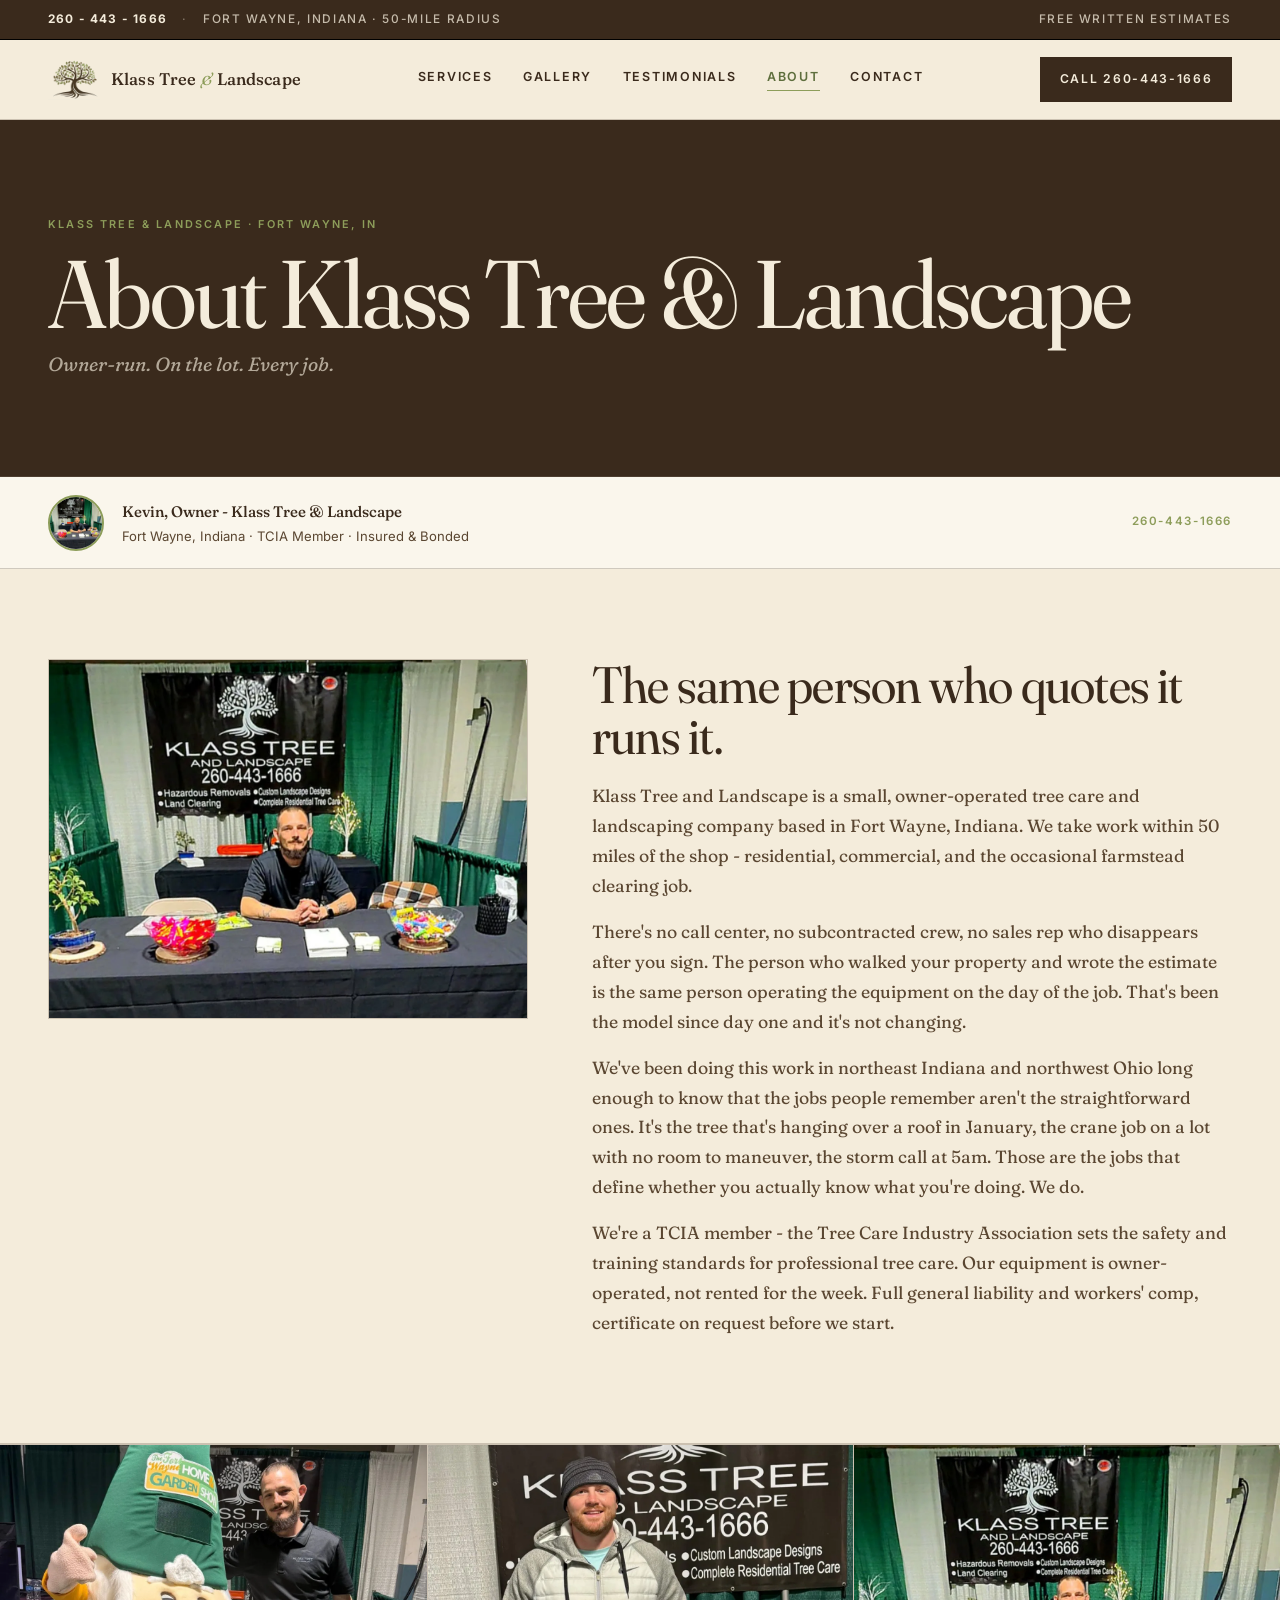
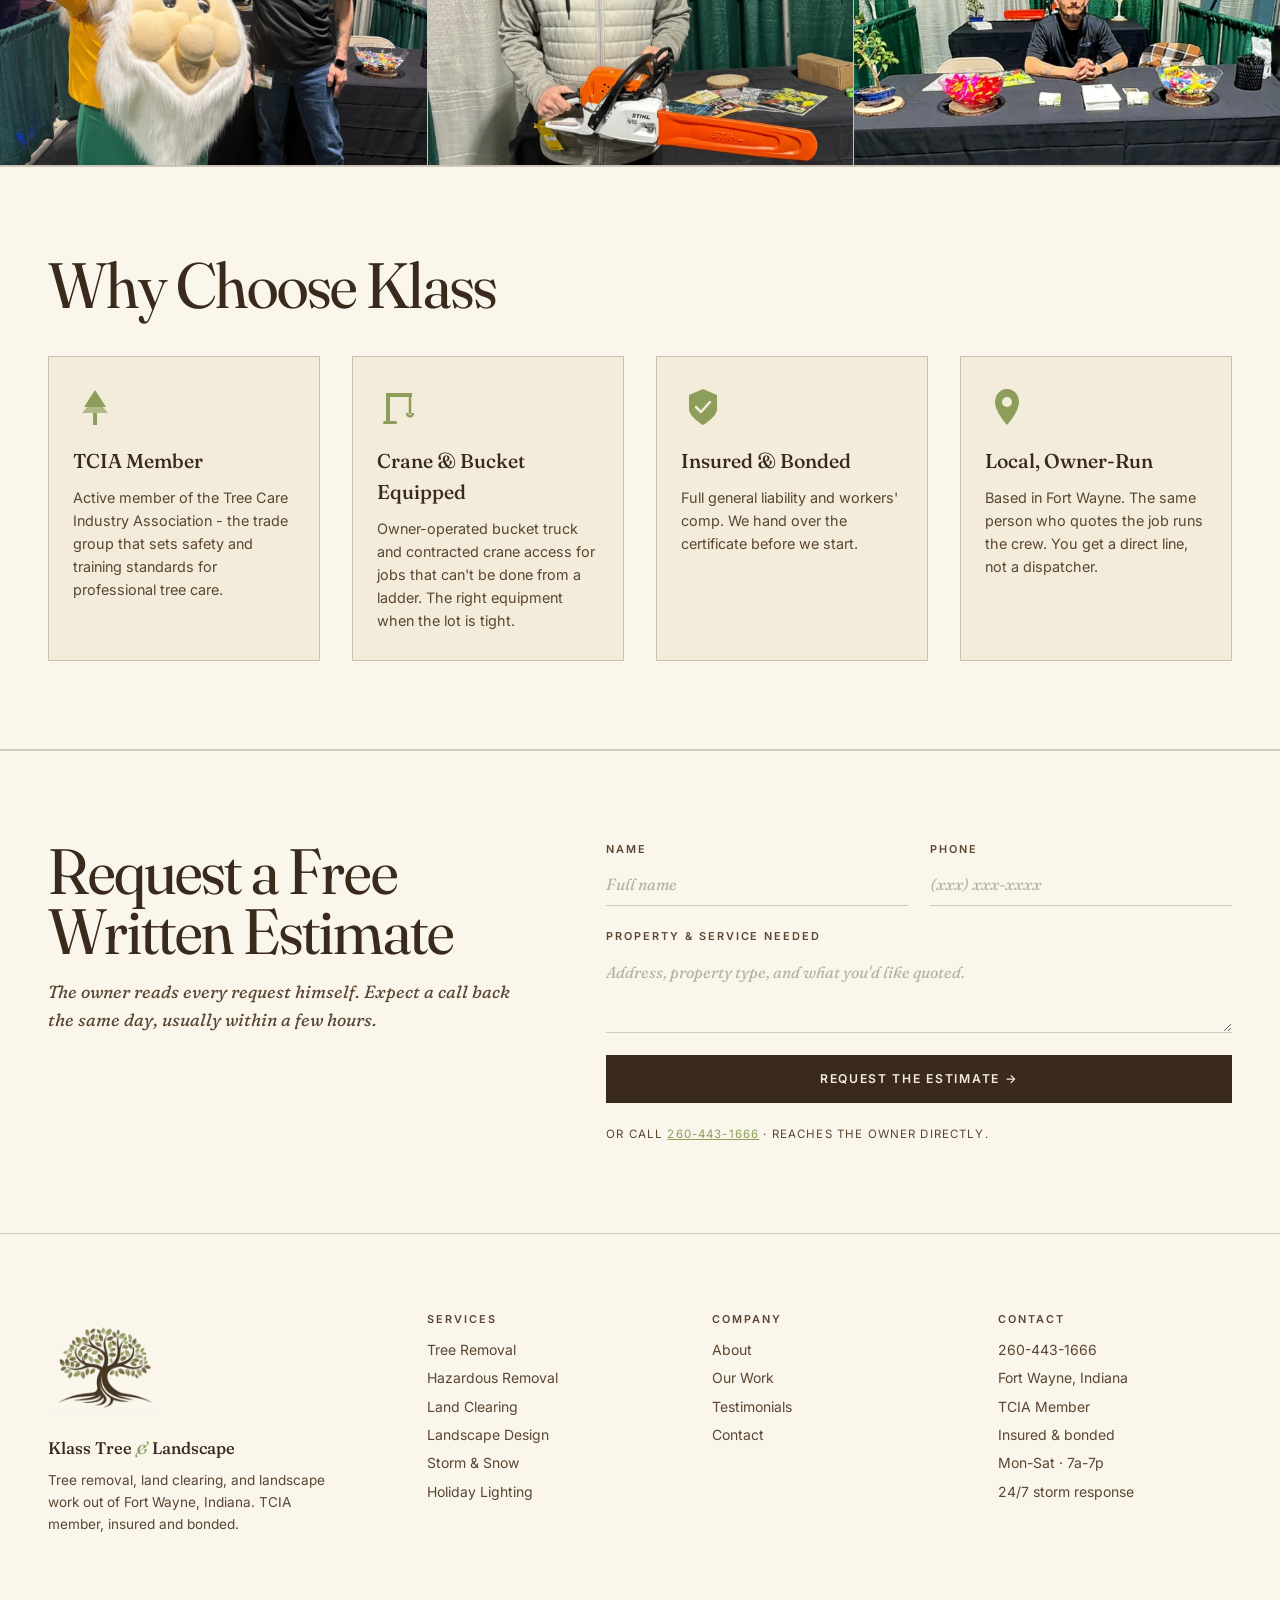
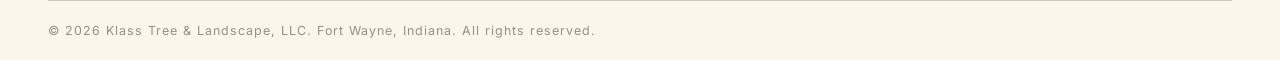
==== about.html @ 18ff8ad1 "feat: add all pages, favicons, and updated assets Multi-page site with about, services, gallery, tes" ====
<!doctype html>
<html lang="en">
<head>
  <meta charset="utf-8">
  <meta name="viewport" content="width=device-width, initial-scale=1">
  <title>About Klass Tree &amp; Landscape | Owner-Run Tree Service in Fort Wayne, IN</title>
  <meta name="description" content="Klass Tree and Landscape is a Fort Wayne, Indiana tree service owned and operated by the same person who runs every job. TCIA member, insured, 50-mile radius.">
  <meta name="robots" content="index, follow">
  <link rel="canonical" href="https://klasstreeandlandscape.com/about">
  <meta property="og:title" content="About Klass Tree &amp; Landscape | Fort Wayne, IN">
  <meta property="og:description" content="Owner-operated tree care and landscaping out of Fort Wayne, Indiana. The same person who quotes the job runs the crew.">
  <meta property="og:type" content="website">
  <meta property="og:url" content="https://klasstreeandlandscape.com/about">
  <meta property="og:image" content="https://klasstreeandlandscape.com/images/owner-klass-tree-trade-show-booth.webp">
  <meta name="twitter:card" content="summary_large_image">
  <link rel="apple-touch-icon" sizes="180x180" href="/apple-touch-icon.png">
  <link rel="icon" type="image/png" sizes="32x32" href="/favicon-32x32.png">
  <link rel="icon" type="image/png" sizes="16x16" href="/favicon-16x16.png">
  <link rel="manifest" href="/site.webmanifest">
  <link rel="preconnect" href="https://fonts.googleapis.com">
  <link rel="preconnect" href="https://fonts.gstatic.com" crossorigin>
  <link rel="stylesheet" href="https://fonts.googleapis.com/css2?family=Fraunces:opsz,wght,SOFT@9..144,300..800,30..100&family=Inter:wght@400;500;600;700&display=swap">
  <link rel="stylesheet" href="css/styles.css">
  <script type="application/ld+json">
  {
    "@context": "https://schema.org",
    "@graph": [
      {
        "@type": "BreadcrumbList",
        "itemListElement": [
          { "@type": "ListItem", "position": 1, "name": "Home", "item": "https://klasstreeandlandscape.com/" },
          { "@type": "ListItem", "position": 2, "name": "About", "item": "https://klasstreeandlandscape.com/about" }
        ]
      },
      {
        "@type": "LandscapingBusiness",
        "@id": "https://klasstreeandlandscape.com/#business",
        "name": "Klass Tree and Landscape",
        "url": "https://klasstreeandlandscape.com/",
        "telephone": "+12604431666",
        "address": { "@type": "PostalAddress", "addressLocality": "Fort Wayne", "addressRegion": "IN", "addressCountry": "US" },
        "memberOf": { "@type": "Organization", "name": "Tree Care Industry Association (TCIA)" }
      }
    ]
  }
  </script>
</head>
<body>
  <a class="skip-link" href="#main">Skip to content</a>

  <div class="strip" role="region" aria-label="Contact strip">
    <div class="strip__inner">
      <a href="tel:+12604431666" class="strip__phone">260 - 443 - 1666</a>
      <span class="strip__sep">·</span>
      <span class="strip__loc">Fort Wayne, Indiana · 50-mile radius</span>
      <span class="strip__sep strip__sep--mobile">·</span>
      <span class="strip__cta">Free written estimates</span>
    </div>
  </div>

  <header class="hdr" role="banner">
    <div class="hdr__inner">
      <a href="/" class="hdr__brand" aria-label="Klass Tree and Landscape - home">
        <img src="images/klass-tree-logo.webp" alt="" class="hdr__mark" width="52" height="52">
        <span class="hdr__name">Klass Tree <span class="amp">&amp;</span> Landscape</span>
      </a>
      <nav class="hdr__nav" aria-label="Primary">
        <a href="/services">Services</a>
        <a href="/gallery">Gallery</a>
        <a href="/testimonials">Testimonials</a>
        <a href="/about" aria-current="page">About</a>
        <a href="/contact">Contact</a>
      </nav>
      <a href="tel:+12604431666" class="hdr__cta">Call <span>260-443-1666</span></a>
      <button class="hdr__menu" id="hdr-menu" aria-label="Open navigation menu" aria-expanded="false">
        <span class="hdr__menu-bar"></span>
        <span class="hdr__menu-bar"></span>
        <span class="hdr__menu-bar"></span>
      </button>
    </div>
  </header>

  <main id="main">

    <section class="page-hero">
      <div class="page-hero__inner">
        <span class="page-hero__eyebrow">Klass Tree &amp; Landscape · Fort Wayne, IN</span>
        <h1 class="page-hero__title">About Klass Tree &amp; Landscape</h1>
        <p class="page-hero__sub">Owner-run. On the lot. Every job.</p>
      </div>
    </section>

    <div class="owner-bar">
      <div class="owner-bar__inner">
        <img src="images/owner-klass-tree-trade-show-booth.webp" alt="Owner of Klass Tree and Landscape" class="owner-bar__img">
        <div class="owner-bar__text">
          <span class="owner-bar__name">Kevin, Owner - Klass Tree &amp; Landscape</span>
          <span class="owner-bar__note">Fort Wayne, Indiana · TCIA Member · Insured &amp; Bonded</span>
        </div>
        <a href="tel:+12604431666" class="owner-bar__phone">260-443-1666</a>
      </div>
    </div>

    <section class="bio-section">
      <div class="bio-section__inner">
        <img src="images/owner-klass-tree-trade-show-booth.webp" alt="Owner of Klass Tree and Landscape at the Fort Wayne Home and Garden Show booth" class="bio-section__img">
        <div class="bio-section__text">
          <h2 class="bio-section__title">The same person who quotes it runs it.</h2>
          <p>Klass Tree and Landscape is a small, owner-operated tree care and landscaping company based in Fort Wayne, Indiana. We take work within 50 miles of the shop - residential, commercial, and the occasional farmstead clearing job.</p>
          <p>There's no call center, no subcontracted crew, no sales rep who disappears after you sign. The person who walked your property and wrote the estimate is the same person operating the equipment on the day of the job. That's been the model since day one and it's not changing.</p>
          <p>We've been doing this work in northeast Indiana and northwest Ohio long enough to know that the jobs people remember aren't the straightforward ones. It's the tree that's hanging over a roof in January, the crane job on a lot with no room to maneuver, the storm call at 5am. Those are the jobs that define whether you actually know what you're doing. We do.</p>
          <p>We're a TCIA member - the Tree Care Industry Association sets the safety and training standards for professional tree care. Our equipment is owner-operated, not rented for the week. Full general liability and workers' comp, certificate on request before we start.</p>
        </div>
      </div>
    </section>

    <div class="photo-strip">
      <figure>
        <img src="images/owner-klass-fort-wayne-home-garden-show.webp" alt="Owner of Klass Tree and Landscape at the Fort Wayne Home and Garden Show">
      </figure>
      <figure>
        <img src="images/owner-klass-chainsaw-stihl.webp" alt="Klass Tree and Landscape crew with a Stihl chainsaw at the trade show">
      </figure>
      <figure>
        <img src="images/owner-klass-tree-trade-show-booth.webp" alt="Kevin, owner of Klass Tree and Landscape, at the trade show booth">
      </figure>
    </div>

    <section class="credentials" aria-labelledby="creds-title-about">
      <header class="credentials__header">
        <h2 id="creds-title-about" class="credentials__title">Why Choose Klass</h2>
      </header>
      <div class="credentials__grid">
        <div class="cred">
          <svg class="cred__icon" viewBox="0 0 44 44" fill="none" xmlns="http://www.w3.org/2000/svg" aria-hidden="true">
            <rect x="20" y="28" width="4" height="12" fill="#8d9d5a"/>
            <polygon points="22,5 33,22 11,22" fill="#8d9d5a"/>
            <polygon points="22,13 35,28 9,28" fill="#8d9d5a" opacity="0.65"/>
          </svg>
          <h3 class="cred__name">TCIA Member</h3>
          <p class="cred__desc">Active member of the Tree Care Industry Association - the trade group that sets safety and training standards for professional tree care.</p>
        </div>
        <div class="cred">
          <svg class="cred__icon" viewBox="0 0 44 44" fill="none" xmlns="http://www.w3.org/2000/svg" aria-hidden="true">
            <rect x="9" y="8" width="4" height="28" fill="#8d9d5a"/>
            <rect x="9" y="8" width="26" height="4" fill="#8d9d5a"/>
            <line x1="33" y1="12" x2="33" y2="29" stroke="#8d9d5a" stroke-width="2.5"/>
            <path d="M30 29 Q33 34 36 29" stroke="#8d9d5a" stroke-width="2.5" fill="none" stroke-linecap="round"/>
            <rect x="6" y="36" width="14" height="3" rx="1.5" fill="#8d9d5a"/>
          </svg>
          <h3 class="cred__name">Crane &amp; Bucket Equipped</h3>
          <p class="cred__desc">Owner-operated bucket truck and contracted crane access for jobs that can't be done from a ladder. The right equipment when the lot is tight.</p>
        </div>
        <div class="cred">
          <svg class="cred__icon" viewBox="0 0 44 44" fill="none" xmlns="http://www.w3.org/2000/svg" aria-hidden="true">
            <path d="M22 4 L36 10 V24 C36 32 22 40 22 40 C22 40 8 32 8 24 V10 Z" fill="#8d9d5a"/>
            <polyline points="15,22 20,27 29,17" stroke="#f4ecdb" stroke-width="2.5" stroke-linecap="round" stroke-linejoin="round" fill="none"/>
          </svg>
          <h3 class="cred__name">Insured &amp; Bonded</h3>
          <p class="cred__desc">Full general liability and workers' comp. We hand over the certificate before we start.</p>
        </div>
        <div class="cred">
          <svg class="cred__icon" viewBox="0 0 44 44" fill="none" xmlns="http://www.w3.org/2000/svg" aria-hidden="true">
            <path d="M22 4 C15 4 10 10 10 17 C10 27 22 40 22 40 C22 40 34 27 34 17 C34 10 29 4 22 4 Z" fill="#8d9d5a"/>
            <circle cx="22" cy="17" r="5" fill="#f4ecdb"/>
          </svg>
          <h3 class="cred__name">Local, Owner-Run</h3>
          <p class="cred__desc">Based in Fort Wayne. The same person who quotes the job runs the crew. You get a direct line, not a dispatcher.</p>
        </div>
      </div>
    </section>

    <section class="estimate" id="estimate" aria-labelledby="est-title-about">
      <div class="estimate__inner">
        <div class="estimate__left">
          <h2 id="est-title-about" class="estimate__title">Request a Free<br>Written Estimate</h2>
          <p>The owner reads every request himself. Expect a call back the same day, usually within a few hours.</p>
        </div>
        <form class="estimate__form" onsubmit="event.preventDefault(); alert('Form is a placeholder - wire to a real backend before launch.');">
          <label class="fld">
            <span class="fld__label">Name</span>
            <input type="text" name="name" required placeholder="Full name">
          </label>
          <label class="fld">
            <span class="fld__label">Phone</span>
            <input type="tel" name="phone" required placeholder="(xxx) xxx-xxxx">
          </label>
          <label class="fld fld--full">
            <span class="fld__label">Property &amp; service needed</span>
            <textarea name="msg" rows="3" placeholder="Address, property type, and what you'd like quoted."></textarea>
          </label>
          <button type="submit" class="btn btn--solid">Request the estimate &rarr;</button>
          <p class="fld__note">Or call <a href="tel:+12604431666">260-443-1666</a> · reaches the owner directly.</p>
        </form>
      </div>
    </section>

  </main>

  <footer class="ftr" role="contentinfo">
    <div class="ftr__inner">
      <div class="ftr__col ftr__col--brand">
        <img src="images/klass-tree-logo.webp" alt="Klass Tree and Landscape" class="ftr__mark" width="110" height="111">
        <p class="ftr__name">Klass Tree <span class="amp">&amp;</span> Landscape</p>
        <p class="ftr__tag">Tree removal, land clearing, and landscape work out of Fort Wayne, Indiana. TCIA member, insured and bonded.</p>
      </div>
      <div class="ftr__col">
        <span class="ftr__col-label">Services</span>
        <ul>
          <li><a href="/services">Tree Removal</a></li>
          <li><a href="/services">Hazardous Removal</a></li>
          <li><a href="/services">Land Clearing</a></li>
          <li><a href="/services">Landscape Design</a></li>
          <li><a href="/services">Storm &amp; Snow</a></li>
          <li><a href="/services">Holiday Lighting</a></li>
        </ul>
      </div>
      <div class="ftr__col">
        <span class="ftr__col-label">Company</span>
        <ul>
          <li><a href="/about">About</a></li>
          <li><a href="/gallery">Our Work</a></li>
          <li><a href="/testimonials">Testimonials</a></li>
          <li><a href="/contact">Contact</a></li>
        </ul>
      </div>
      <div class="ftr__col">
        <span class="ftr__col-label">Contact</span>
        <ul>
          <li><a href="tel:+12604431666">260-443-1666</a></li>
          <li>Fort Wayne, Indiana</li>
          <li>TCIA Member</li>
          <li>Insured &amp; bonded</li>
          <li>Mon-Sat · 7a-7p</li>
          <li>24/7 storm response</li>
        </ul>
      </div>
    </div>
    <div class="ftr__legal">
      <span>&copy; <span id="yr">2026</span> Klass Tree &amp; Landscape, LLC. Fort Wayne, Indiana. All rights reserved.</span>
    </div>
  </footer>

  <div class="msb" id="msb" aria-hidden="true">
    <a href="tel:+12604431666" class="msb__btn msb__btn--call">Call 260-443-1666</a>
    <a href="/contact" class="msb__btn msb__btn--est">Free Estimate &rarr;</a>
  </div>

  <script src="js/main.js" defer></script>
</body>
</html>
---- css/styles.css ----
/* =====================================================================
   KLASS TREE & LANDSCAPE — styles.css
   Display: Fraunces · Body: Inter
   ===================================================================== */

:root {
  --cream:     #f4ecdb;
  --paper:     #faf6ec;
  --bark:      #3a2a1c;
  --bark-mid:  #5a4631;
  --sage:      #8d9d5a;
  --moss:      #5e6e3d;
  --ink:       #1a1a1a;
  --rule:      rgba(58, 42, 28, 0.22);
  --rule-soft: rgba(58, 42, 28, 0.10);

  --serif: "Fraunces", Georgia, "Times New Roman", serif;
  --sans:  "Inter", system-ui, -apple-system, Segoe UI, Roboto, sans-serif;
  --label: "Inter", system-ui, -apple-system, Segoe UI, Roboto, sans-serif;

  --gut:  clamp(1.25rem, 4vw, 3rem);
  --maxw: 1320px;
}

* { box-sizing: border-box; }
html { scroll-behavior: smooth; -webkit-text-size-adjust: 100%; }
body {
  margin: 0;
  font-family: var(--sans);
  font-size: 16px;
  line-height: 1.55;
  color: var(--ink);
  background: var(--cream);
  -webkit-font-smoothing: antialiased;
  text-rendering: optimizeLegibility;
}
img { max-width: 100%; display: block; }
a { color: inherit; }
button { font: inherit; cursor: pointer; }

.skip-link {
  position: absolute; left: -9999px; top: 0;
  background: var(--bark); color: var(--cream); padding: 0.6rem 1rem;
  font-family: var(--label); font-weight: 600; font-size: 0.72rem;
  letter-spacing: 0.18em; text-transform: uppercase; z-index: 100;
}
.skip-link:focus { left: 8px; top: 8px; }
:focus-visible { outline: 2px solid var(--bark); outline-offset: 3px; }

/* Shared eyebrow label */
.eyebrow {
  font-family: var(--label);
  font-weight: 600;
  font-size: 0.72rem;
  letter-spacing: 0.18em;
  text-transform: uppercase;
  color: var(--bark-mid);
  display: block;
  margin-bottom: 0.75rem;
}

/* ============ TOP STRIP ============ */
.strip { background: var(--bark); color: var(--cream); border-bottom: 1px solid #000; }
.strip__inner {
  max-width: var(--maxw);
  margin: 0 auto;
  padding: 0.6rem var(--gut);
  display: flex;
  align-items: center;
  gap: 0.95rem;
  font-family: var(--label);
  font-weight: 500;
  font-size: 0.74rem;
  letter-spacing: 0.14em;
  text-transform: uppercase;
}
.strip__phone {
  color: var(--cream); text-decoration: none; font-weight: 700;
  letter-spacing: 0.1em; border-bottom: 1px solid transparent; transition: border-color .2s;
}
.strip__phone:hover { border-color: var(--sage); }
.strip__loc { opacity: 0.75; }
.strip__sep { opacity: 0.4; }
.strip__cta { margin-left: auto; opacity: 0.75; }
.strip__sep--mobile { display: none; }
@media (max-width: 720px) {
  .strip__inner { font-size: 0.62rem; gap: 0.5rem; flex-wrap: wrap; }
  .strip__cta { display: none; }
}

/* ============ HEADER ============ */
.hdr {
  background: var(--cream);
  border-bottom: 1px solid var(--rule);
  position: sticky; top: 0; z-index: 50;
  backdrop-filter: blur(8px);
}
.hdr__inner {
  max-width: var(--maxw); margin: 0 auto; padding: 0.85rem var(--gut);
  display: grid; grid-template-columns: auto 1fr auto; align-items: center; gap: 1.5rem;
}
.hdr__brand { display: flex; align-items: center; gap: 0.7rem; text-decoration: none; color: var(--bark); }
.hdr__mark { width: auto; height: 52px; display: block; }
.hdr__name {
  font-family: var(--serif);
  font-variation-settings: "opsz" 36, "SOFT" 30;
  font-weight: 500; font-size: 1.05rem; letter-spacing: 0.005em; white-space: nowrap;
}
.hdr__name .amp { font-style: italic; color: var(--sage); font-weight: 400; padding: 0 0.05em; }
.hdr__nav {
  display: flex; justify-content: center; gap: 1.9rem;
  font-family: var(--label); font-weight: 600; font-size: 0.78rem;
  letter-spacing: 0.14em; text-transform: uppercase;
}
.hdr__nav a {
  text-decoration: none; color: var(--bark);
  padding-bottom: 3px; border-bottom: 1px solid transparent; transition: border-color .2s;
}
.hdr__nav a:hover { border-color: var(--sage); }
.hdr__cta {
  font-family: var(--label); font-weight: 600; font-size: 0.76rem;
  letter-spacing: 0.14em; text-transform: uppercase; text-decoration: none;
  color: var(--cream); background: var(--bark); padding: 0.75rem 1.15rem;
  border: 1px solid var(--bark); transition: background .2s; white-space: nowrap;
}
.hdr__cta:hover { background: var(--moss); border-color: var(--moss); }
.hdr__menu {
  display: none;
  flex-direction: column;
  justify-content: center;
  gap: 5px;
  background: none;
  border: none;
  padding: 6px 4px;
  cursor: pointer;
  width: 36px;
  height: 36px;
}
.hdr__menu-bar {
  display: block;
  width: 22px;
  height: 2px;
  background: var(--bark);
  transition: transform .25s ease, opacity .2s ease;
  transform-origin: center;
}
/* X state */
.hdr.nav-open .hdr__menu-bar:nth-child(1) { transform: translateY(7px) rotate(45deg); }
.hdr.nav-open .hdr__menu-bar:nth-child(2) { opacity: 0; }
.hdr.nav-open .hdr__menu-bar:nth-child(3) { transform: translateY(-7px) rotate(-45deg); }

@media (max-width: 920px) {
  .hdr { position: sticky; top: 0; z-index: 50; }
  .hdr__inner { grid-template-columns: 1fr auto auto; gap: 0.75rem; }
  .hdr__nav { display: none; }
  .hdr__cta { display: none; }
  .hdr__menu { display: flex; }

  /* Mobile nav dropdown */
  .hdr.nav-open .hdr__nav {
    display: flex;
    flex-direction: column;
    position: absolute;
    top: 100%; left: 0; right: 0;
    background: var(--cream);
    border-bottom: 2px solid var(--bark);
    padding: 0.5rem 0;
    gap: 0;
    box-shadow: 0 8px 24px rgba(58,42,28,0.12);
  }
  .hdr.nav-open .hdr__nav a {
    padding: 1rem var(--gut);
    font-size: 0.82rem;
    border-bottom: 1px solid var(--rule-soft);
    border-left: none;
    border-right: none;
    display: block;
    width: 100%;
  }
  .hdr.nav-open .hdr__nav a:last-child { border-bottom: none; }
  .hdr.nav-open .hdr__nav a:hover { background: var(--paper); border-color: transparent; }
}

/* ============ COVER ============ */
.cover {
  background:
    repeating-linear-gradient(0deg, transparent 0, transparent 34px, var(--rule-soft) 34px, var(--rule-soft) 35px),
    var(--paper);
  min-height: calc(100svh - 112px);
  padding: 0 var(--gut) 0;
  display: flex; align-items: stretch; position: relative;
  border-bottom: 1px solid var(--rule);
}
.cover__frame {
  max-width: var(--maxw); width: 100%; margin: 0 auto;
  display: flex; flex-direction: column;
}
.cover__center {
  text-align: center;
  padding: clamp(0.75rem, 2vw, 1.5rem) 0 clamp(0.75rem, 1.5vw, 1.25rem);
  display: flex; flex-direction: column; align-items: center;
  gap: clamp(0.4rem, 0.9vw, 0.75rem);
  justify-content: flex-start;
}
.cover__mark {
  width: clamp(200px, 28vw, 340px); height: auto;
  margin-bottom: 0.3rem;
}
.cover__title {
  font-family: var(--serif);
  font-variation-settings: "opsz" 144, "SOFT" 30;
  font-weight: 400;
  font-size: clamp(2.2rem, 7vw, 6rem);
  line-height: 0.9; letter-spacing: -0.02em;
  color: var(--bark); margin: 0;
  display: flex; flex-direction: column; align-items: center;
}
.cover__title-line { display: block; }
.cover__title-amp {
  font-style: italic; color: var(--sage);
  font-size: 0.55em;
  font-variation-settings: "opsz" 96, "SOFT" 100;
  margin: -0.05em 0; font-weight: 400;
}
.cover__sub {
  font-family: var(--serif); font-style: italic;
  font-variation-settings: "opsz" 14, "SOFT" 100;
  font-size: clamp(1rem, 1.6vw, 1.25rem);
  color: var(--bark-mid); max-width: 36ch; line-height: 1.5; margin: 0;
}
.cover__rule { display: none; }
.cover__bottom {
  display: grid; grid-template-columns: repeat(4, 1fr);
  border-top: 1px solid var(--rule);
  margin-top: clamp(2rem, 6vw, 4.5rem);
}
.cover__cell {
  padding: 0.95rem 1rem; display: flex; flex-direction: column; gap: 0.4rem;
  border-right: 1px solid var(--rule);
}
.cover__cell:last-child { border-right: none; }
.cover__cell-label {
  font-family: var(--label); font-weight: 600; font-size: 0.66rem;
  letter-spacing: 0.18em; text-transform: uppercase; color: var(--bark-mid);
}
.cover__cell-val {
  font-family: var(--serif); font-size: 1.05rem; color: var(--bark);
  text-decoration: none; font-weight: 500;
}
.cover__cell-val--link { color: var(--moss); }
@media (max-width: 720px) {
  .cover__bottom { grid-template-columns: repeat(2, 1fr); }
  .cover__cell:nth-child(2) { border-right: none; }
  .cover__cell:nth-child(1), .cover__cell:nth-child(2) { border-bottom: 1px solid var(--rule); }
}

/* ============ FEATURE IMAGE ============ */
.feature-img {
  margin: 0;
  background: var(--bark);
  padding: clamp(1.5rem, 4vw, 3rem) var(--gut);
}
.feature-img__wrap {
  max-width: var(--maxw); margin: 0 auto;
  border: 1px solid rgba(244,236,219,0.18); padding: 6px;
}
.feature-img__photo {
  width: 100%; height: clamp(280px, 55vh, 620px);
  object-fit: cover; display: block;
}
.feature-img__cap {
  max-width: var(--maxw); margin: 1rem auto 0;
  display: flex; gap: 1.5rem; align-items: baseline;
  color: var(--cream);
  font-family: var(--label); font-weight: 600;
  font-size: 0.74rem; letter-spacing: 0.16em; text-transform: uppercase;
}
.feature-img__title {
  font-family: var(--serif); font-style: italic;
  font-size: 1rem; text-transform: none; letter-spacing: 0; color: var(--cream);
}
.feature-img__loc { color: rgba(244,236,219,0.65); }
@media (max-width: 720px) {
  .feature-img__cap { flex-direction: column; gap: 0.4rem; }
}

/* ============ SERVICES ============ */
.services {
  padding: clamp(3rem, 7vw, 6rem) var(--gut);
  max-width: var(--maxw); margin: 0 auto;
}
.services__header {
  display: grid; grid-template-columns: 1fr 1.4fr;
  gap: clamp(1.5rem, 4vw, 4rem); align-items: end;
  padding-bottom: clamp(2rem, 4vw, 3rem);
  border-bottom: 1px solid var(--bark);
  margin-bottom: clamp(2rem, 4vw, 3rem);
}
.services__title {
  font-family: var(--serif);
  font-variation-settings: "opsz" 96, "SOFT" 30;
  font-weight: 400;
  font-size: clamp(2rem, 5.5vw, 4.5rem);
  line-height: 0.95; letter-spacing: -0.015em;
  color: var(--bark); margin: 0;
}
.services__lede {
  font-family: var(--serif);
  font-size: clamp(1.05rem, 1.4vw, 1.2rem);
  line-height: 1.55; color: var(--bark-mid);
  font-variation-settings: "opsz" 14, "SOFT" 50; margin: 0;
}
@media (max-width: 820px) {
  .services__header { grid-template-columns: 1fr; gap: 1.2rem; }
}

/* Service card grid */
.services__list {
  display: grid;
  grid-template-columns: repeat(auto-fill, minmax(280px, 1fr));
  gap: 1.5rem;
  list-style: none; margin: 0; padding: 0;
}
.svc-card {
  border: 1px solid var(--rule);
  background: var(--paper);
  display: flex; flex-direction: column;
  transition: box-shadow .2s;
}
.svc-card:hover { box-shadow: 0 4px 18px rgba(58,42,28,0.1); }
.svc-card__img-wrap {
  aspect-ratio: 4/3; overflow: hidden; margin: 0;
}
.svc-card__img {
  width: 100%; height: 100%; object-fit: cover; display: block;
  transition: transform .4s ease;
}
.svc-card:hover .svc-card__img { transform: scale(1.03); }
.svc-card__body {
  padding: 1.25rem 1.5rem 1.5rem;
  display: flex; flex-direction: column; flex: 1;
}
.svc-card__name {
  font-family: var(--serif);
  font-variation-settings: "opsz" 48, "SOFT" 30;
  font-size: clamp(1.15rem, 2vw, 1.35rem);
  font-weight: 500; line-height: 1.15; color: var(--bark);
  margin: 0 0 0.6rem;
}
.svc-card__desc {
  font-family: var(--sans); font-size: 0.92rem;
  line-height: 1.6; color: var(--bark-mid); margin: 0 0 0.9rem; flex: 1;
}
.svc-card__rate {
  font-family: var(--label); font-weight: 600;
  font-size: 0.68rem; letter-spacing: 0.16em;
  text-transform: uppercase; color: var(--sage);
}

/* ============ CREDENTIALS ============ */
.credentials {
  background: var(--paper);
  padding: clamp(3rem, 7vw, 5.5rem) var(--gut);
  border-top: 1px solid var(--rule);
  border-bottom: 1px solid var(--rule);
}
.credentials__header {
  max-width: var(--maxw); margin: 0 auto 2.5rem;
}
.credentials__title {
  font-family: var(--serif);
  font-variation-settings: "opsz" 96, "SOFT" 30;
  font-weight: 400;
  font-size: clamp(2rem, 5.5vw, 4rem);
  line-height: 0.95; letter-spacing: -0.015em;
  color: var(--bark); margin: 0;
}
.credentials__grid {
  max-width: var(--maxw); margin: 0 auto;
  display: grid; grid-template-columns: repeat(4, 1fr);
  gap: 2rem;
}
.cred {
  padding: 1.75rem 1.5rem;
  border: 1px solid var(--rule);
  background: var(--cream);
}
.cred__icon {
  width: 44px; height: 44px; display: block; margin-bottom: 1rem;
}
.cred__name {
  font-family: var(--serif);
  font-variation-settings: "opsz" 48, "SOFT" 30;
  font-weight: 500;
  font-size: clamp(1.1rem, 2vw, 1.25rem);
  color: var(--bark); margin: 0 0 0.6rem;
}
.cred__desc {
  font-family: var(--sans); font-size: 0.9rem;
  line-height: 1.6; color: var(--bark-mid); margin: 0;
}
@media (max-width: 880px) {
  .credentials__grid { grid-template-columns: repeat(2, 1fr); }
}
@media (max-width: 520px) {
  .credentials__grid { grid-template-columns: 1fr; }
}

/* ============ STORM CALLOUT ============ */
.storm {
  position: relative; overflow: hidden;
  min-height: 580px; display: flex; align-items: center;
}
.storm__img {
  position: absolute; inset: 0; width: 100%; height: 100%;
  object-fit: cover; object-position: center; z-index: 0;
}
.storm::before {
  content: ""; position: absolute; inset: 0; z-index: 1;
  background: linear-gradient(
    to right,
    rgba(20,12,6, 0.95) 0%,
    rgba(20,12,6, 0.7) 55%,
    rgba(20,12,6, 0.25) 100%
  );
}
.storm__overlay {
  position: relative; z-index: 2;
  max-width: var(--maxw); margin: 0 auto; width: 100%;
  padding: clamp(3rem, 7vw, 5rem) var(--gut);
  display: grid; grid-template-columns: 1fr 1fr;
  gap: 3rem; align-items: center;
}
.storm__title {
  font-family: var(--serif);
  font-variation-settings: "opsz" 144, "SOFT" 30;
  font-weight: 400;
  font-size: clamp(2.2rem, 6vw, 5rem);
  line-height: 0.92; letter-spacing: -0.02em;
  color: var(--cream); margin: 0 0 1.2rem;
}
.storm__title em {
  display: block;
  font-variation-settings: "opsz" 96, "SOFT" 100;
  color: var(--sage);
}
.storm__lede {
  font-family: var(--serif);
  font-size: clamp(1rem, 1.5vw, 1.15rem);
  line-height: 1.55; color: rgba(244,236,219,0.85);
  font-variation-settings: "opsz" 14, "SOFT" 50;
  margin: 0 0 1.75rem;
}
@media (max-width: 820px) {
  .storm__overlay { grid-template-columns: 1fr; gap: 0; }
}

/* ============ BUTTONS ============ */
.btn {
  display: inline-block;
  font-family: var(--label); font-weight: 600;
  font-size: 0.76rem; letter-spacing: 0.14em; text-transform: uppercase;
  text-decoration: none; padding: 0.85rem 1.6rem;
  border: 1px solid; cursor: pointer; transition: all .2s;
}
.btn--ghost-cream {
  color: var(--cream); border-color: rgba(244,236,219,0.45);
  background: transparent;
}
.btn--ghost-cream:hover { background: var(--cream); color: var(--bark); border-color: var(--cream); }
.btn--solid { color: var(--cream); background: var(--bark); border-color: var(--bark); }
.btn--solid:hover { background: var(--moss); border-color: var(--moss); }
.btn--outline { color: var(--bark); border-color: var(--bark); background: transparent; }
.btn--outline:hover { background: var(--bark); color: var(--cream); }

/* ============ PROCESS / HOW IT WORKS ============ */
.process {
  padding: clamp(3rem, 7vw, 6rem) var(--gut);
  max-width: var(--maxw); margin: 0 auto;
  border-bottom: 1px solid var(--rule);
}
.process__header {
  padding-bottom: clamp(1.5rem, 3vw, 2.5rem);
  border-bottom: 1px solid var(--bark);
  margin-bottom: clamp(2rem, 4vw, 3.5rem);
}
.process__title {
  font-family: var(--serif);
  font-variation-settings: "opsz" 96, "SOFT" 30;
  font-weight: 400;
  font-size: clamp(2rem, 5.5vw, 4.5rem);
  line-height: 0.95; letter-spacing: -0.015em;
  color: var(--bark); margin: 0 0 0.6rem;
}
.process__sub {
  font-family: var(--serif); font-style: italic;
  font-variation-settings: "opsz" 14, "SOFT" 100;
  font-size: clamp(1rem, 1.4vw, 1.15rem);
  color: var(--bark-mid); margin: 0;
}
.process__list { list-style: none; margin: 0; padding: 0; }
.step {
  display: grid; grid-template-columns: 80px 1fr;
  gap: clamp(1rem, 3vw, 2.5rem);
  padding: clamp(1.5rem, 3vw, 2.2rem) 0;
  border-bottom: 1px solid var(--rule);
  transition: background .25s;
}
.step:hover { background: var(--paper); }
.step:last-child { border-bottom: 1px solid var(--bark); }
.step__num {
  font-family: var(--serif); font-style: italic;
  font-variation-settings: "opsz" 96, "SOFT" 100;
  font-size: clamp(2rem, 4.5vw, 3.2rem);
  font-weight: 400; color: var(--sage); line-height: 1; letter-spacing: 0;
}
.step__name {
  font-family: var(--serif);
  font-variation-settings: "opsz" 48, "SOFT" 30;
  font-weight: 500; font-size: clamp(1.2rem, 2vw, 1.6rem);
  line-height: 1.1; letter-spacing: -0.01em; margin: 0 0 0.5rem; color: var(--bark);
}
.step__body p { font-size: 0.95rem; line-height: 1.6; color: var(--bark-mid); margin: 0; }
@media (max-width: 600px) {
  .step { grid-template-columns: 60px 1fr; }
}

/* ============ GALLERY / OUR WORK ============ */
.gallery {
  padding: clamp(3rem, 7vw, 6rem) var(--gut);
  background: var(--cream);
  border-bottom: 1px solid var(--rule);
}
.gallery__header {
  max-width: var(--maxw); margin: 0 auto;
  display: grid; grid-template-columns: 1fr 1.4fr;
  gap: clamp(1.5rem, 4vw, 4rem); align-items: end;
  padding-bottom: clamp(2rem, 4vw, 3rem);
  border-bottom: 1px solid var(--bark);
  margin-bottom: clamp(2rem, 4vw, 3rem);
}
.gallery__title {
  font-family: var(--serif);
  font-variation-settings: "opsz" 96, "SOFT" 30;
  font-weight: 400;
  font-size: clamp(2rem, 5.5vw, 4.5rem);
  line-height: 0.95; letter-spacing: -0.015em;
  color: var(--bark); margin: 0;
}
.gallery__lede {
  font-family: var(--serif);
  font-size: clamp(1.05rem, 1.4vw, 1.2rem);
  line-height: 1.55; color: var(--bark-mid);
  font-variation-settings: "opsz" 14, "SOFT" 50; margin: 0;
}
@media (max-width: 820px) {
  .gallery__header { grid-template-columns: 1fr; gap: 1.2rem; }
}
.gallery__footer {
  max-width: var(--maxw); margin: clamp(2rem, 4vw, 3rem) auto 0;
  text-align: center;
}
.gallery__mosaic {
  max-width: var(--maxw); margin: 0 auto;
  display: grid; grid-template-columns: repeat(12, 1fr);
  grid-auto-rows: 200px; gap: 0.6rem;
  grid-auto-flow: dense;
}
.gfig { margin: 0; overflow: hidden; position: relative; border: 1px solid var(--rule); }
.gfig img {
  width: 100%; height: 100%; object-fit: cover; display: block;
  transition: transform .5s ease;
}
.gfig:hover img { transform: scale(1.04); }
.gfig figcaption {
  position: absolute; bottom: 0; left: 0; right: 0;
  background: linear-gradient(to top, rgba(20,12,6,0.75) 0%, transparent 100%);
  color: var(--cream); padding: 2rem 0.9rem 0.6rem;
  font-family: var(--label); font-size: 0.65rem;
  font-weight: 600; letter-spacing: 0.12em; text-transform: uppercase;
  opacity: 0; transition: opacity .3s ease;
}
.gfig:hover figcaption { opacity: 1; }
.gfig--tall  { grid-column: span 4; grid-row: span 2; }
.gfig--wide  { grid-column: span 8; grid-row: span 2; }
.gfig--square { grid-column: span 4; grid-row: span 2; }
@media (max-width: 980px) {
  .gallery__mosaic { grid-template-columns: repeat(6, 1fr); }
  .gfig--tall  { grid-column: span 2; }
  .gfig--wide  { grid-column: span 4; }
  .gfig--square { grid-column: span 2; }
}
@media (max-width: 600px) {
  .gallery__mosaic { grid-template-columns: 1fr 1fr; grid-auto-rows: 180px; }
  .gfig--tall, .gfig--wide, .gfig--square { grid-column: span 1; grid-row: span 1; }
}

/* ============ SERVICE AREA ============ */
.service-area {
  padding: clamp(3rem, 7vw, 6rem) var(--gut);
  max-width: var(--maxw); margin: 0 auto;
  border-bottom: 1px solid var(--rule);
}
.service-area__header {
  display: grid; grid-template-columns: 1fr 1.4fr;
  gap: clamp(1.5rem, 4vw, 4rem); align-items: end;
  padding-bottom: clamp(2rem, 4vw, 3rem);
  border-bottom: 1px solid var(--bark);
  margin-bottom: clamp(2rem, 4vw, 3rem);
}
.service-area__title {
  font-family: var(--serif);
  font-variation-settings: "opsz" 96, "SOFT" 30;
  font-weight: 400;
  font-size: clamp(2rem, 5.5vw, 4.5rem);
  line-height: 0.95; letter-spacing: -0.015em;
  color: var(--bark); margin: 0;
}
.service-area__lede {
  font-family: var(--serif);
  font-size: clamp(1.05rem, 1.4vw, 1.2rem);
  line-height: 1.55; color: var(--bark-mid);
  font-variation-settings: "opsz" 14, "SOFT" 50; margin: 0;
}
@media (max-width: 820px) {
  .service-area__header { grid-template-columns: 1fr; gap: 1.2rem; }
}
.service-area__list {
  list-style: none; margin: 0; padding: 0;
  display: grid; grid-template-columns: repeat(auto-fill, minmax(180px, 1fr));
  gap: 0;
}
.service-area__list li {
  padding: 0.8rem 0;
  border-bottom: 1px solid var(--rule);
  font-family: var(--serif);
  font-variation-settings: "opsz" 24, "SOFT" 30;
  font-size: 1.05rem; color: var(--bark-mid);
  padding-left: 1.1rem; position: relative;
}
.service-area__list li::before {
  content: "";
  position: absolute; left: 0; top: 50%;
  transform: translateY(-50%);
  width: 6px; height: 6px; border-radius: 50%;
  background: var(--sage);
}

/* ============ ABOUT ============ */
.about {
  background: var(--bark);
  padding: clamp(3rem, 7vw, 6rem) var(--gut);
}
.about__inner {
  max-width: var(--maxw); margin: 0 auto;
  display: grid; grid-template-columns: 0.85fr 1.4fr;
  gap: clamp(2rem, 5vw, 5rem); align-items: start;
}
.about__portrait {
  margin: 0;
}
.about__portrait img {
  width: 100%; aspect-ratio: 4/5; object-fit: cover;
  border: 1px solid rgba(244,236,219,0.15);
}
.about__portrait figcaption {
  margin-top: 0.7rem;
  font-family: var(--label); font-weight: 600;
  font-size: 0.68rem; letter-spacing: 0.16em; text-transform: uppercase;
  color: rgba(244,236,219,0.5);
}
.about__text { padding-top: 0.5rem; }
.about__title {
  font-family: var(--serif);
  font-variation-settings: "opsz" 96, "SOFT" 30;
  font-weight: 400;
  font-size: clamp(1.8rem, 4vw, 3.2rem);
  line-height: 1.05; letter-spacing: -0.015em;
  color: var(--cream); margin: 0 0 1.5rem;
}
.about__text p {
  font-family: var(--serif);
  font-size: clamp(1rem, 1.4vw, 1.1rem);
  line-height: 1.65; color: rgba(244,236,219,0.8);
  font-variation-settings: "opsz" 14, "SOFT" 50;
  margin: 0 0 1rem;
}
.about__sig {
  font-style: italic;
  color: var(--sage) !important;
  margin-top: 1.5rem !important;
}
.about__sig span { font-style: normal; }
@media (max-width: 820px) {
  .about__inner { grid-template-columns: 1fr; }
  .about__portrait img { aspect-ratio: 3/2; }
}

/* ============ ESTIMATE ============ */
.estimate {
  background: var(--paper);
  padding: clamp(3rem, 7vw, 6rem) var(--gut);
  border-top: 1px solid var(--rule);
}
.estimate__inner {
  max-width: var(--maxw); margin: 0 auto;
  display: grid; grid-template-columns: 1fr 1.3fr;
  gap: clamp(2.5rem, 6vw, 6rem); align-items: start;
}
.estimate__title {
  font-family: var(--serif);
  font-variation-settings: "opsz" 96, "SOFT" 30;
  font-weight: 400;
  font-size: clamp(2rem, 5vw, 4rem);
  line-height: 0.95; letter-spacing: -0.015em;
  color: var(--bark); margin: 0 0 1rem;
}
.estimate__left p {
  font-family: var(--serif); font-style: italic;
  font-size: clamp(1rem, 1.4vw, 1.1rem); line-height: 1.6; color: var(--bark-mid);
  font-variation-settings: "opsz" 14, "SOFT" 100; margin: 0;
}
.estimate__form {
  display: grid; grid-template-columns: 1fr 1fr; gap: 1.4rem;
}
.fld { display: flex; flex-direction: column; gap: 0.4rem; }
.fld--full { grid-column: span 2; }
.fld__label {
  font-family: var(--label); font-weight: 600;
  font-size: 0.68rem; letter-spacing: 0.18em; text-transform: uppercase; color: var(--bark-mid);
}
.fld input, .fld textarea {
  background: transparent;
  border: none; border-bottom: 1px solid var(--rule);
  padding: 0.65rem 0;
  font-family: var(--serif); font-size: 1rem; color: var(--bark);
  outline: none; width: 100%; resize: vertical;
  transition: border-color .2s;
  font-variation-settings: "opsz" 24, "SOFT" 30;
}
.fld input::placeholder, .fld textarea::placeholder { color: rgba(58,42,28,0.35); font-style: italic; }
.fld input:focus, .fld textarea:focus { border-bottom-color: var(--sage); }
.fld--full button, .estimate__form button { grid-column: span 2; }
.fld__note {
  grid-column: span 2;
  font-family: var(--label); font-size: 0.72rem;
  letter-spacing: 0.1em; text-transform: uppercase; color: var(--bark-mid); margin: 0;
}
.fld__note a { color: var(--sage); text-decoration: underline; }
@media (max-width: 820px) {
  .estimate__inner { grid-template-columns: 1fr; }
  .estimate__form { grid-template-columns: 1fr; }
  .fld--full { grid-column: span 1; }
  .fld--full button, .estimate__form button { grid-column: span 1; }
  .fld__note { grid-column: span 1; }
}

/* ============ FOOTER ============ */
.ftr {
  background: var(--paper);
  border-top: 1px solid var(--rule);
  padding: clamp(2.5rem, 6vw, 5rem) var(--gut) 0;
}
.ftr__inner {
  max-width: var(--maxw); margin: 0 auto;
  display: grid; grid-template-columns: 1.4fr 1fr 1fr 1fr;
  gap: clamp(1.5rem, 4vw, 3.5rem);
  padding-bottom: clamp(2.5rem, 5vw, 4rem);
  border-bottom: 1px solid var(--rule);
}
.ftr__col--brand { padding-right: 2rem; }
.ftr__mark { width: 110px; height: auto; margin-bottom: 0.85rem; }
.ftr__name {
  font-family: var(--serif);
  font-variation-settings: "opsz" 36, "SOFT" 30;
  font-weight: 500; font-size: 1.05rem; color: var(--bark);
  margin: 0 0 0.6rem;
}
.ftr__name .amp { font-style: italic; color: var(--sage); }
.ftr__tag { font-size: 0.85rem; line-height: 1.6; color: var(--bark-mid); margin: 0; }
.ftr__col-label {
  font-family: var(--label); font-weight: 600;
  font-size: 0.68rem; letter-spacing: 0.18em; text-transform: uppercase;
  color: var(--bark-mid); display: block; margin-bottom: 0.75rem;
}
.ftr__col ul {
  list-style: none; margin: 0; padding: 0;
  display: flex; flex-direction: column; gap: 0.55rem;
}
.ftr__col ul li {
  font-family: var(--sans); font-size: 0.875rem; color: var(--bark-mid); line-height: 1.4;
}
.ftr__col ul a { text-decoration: none; border-bottom: 1px solid transparent; transition: border-color .2s; }
.ftr__col ul a:hover { border-color: var(--sage); }
.ftr__legal {
  max-width: var(--maxw); margin: 0 auto;
  padding: 1.25rem 0;
  font-size: 0.78rem; color: rgba(58,42,28,0.5);
  font-family: var(--label); letter-spacing: 0.08em;
}
@media (max-width: 880px) {
  .ftr__inner { grid-template-columns: 1fr 1fr; }
  .ftr__col--brand { grid-column: span 2; }
}
@media (max-width: 520px) {
  .ftr__inner { grid-template-columns: 1fr; }
  .ftr__col--brand { grid-column: span 1; }
}

/* ============ NAV ACTIVE STATE ============ */
.hdr__nav a[aria-current="page"] { border-bottom-color: var(--sage); color: var(--moss); }

/* ============ PAGE HERO ============ */
.page-hero {
  background: var(--bark);
  padding: clamp(3rem, 8vw, 6rem) var(--gut);
  border-bottom: 1px solid rgba(244,236,219,0.1);
}
.page-hero__inner { max-width: var(--maxw); margin: 0 auto; }
.page-hero__eyebrow {
  font-family: var(--label); font-weight: 600; font-size: 0.68rem;
  letter-spacing: 0.2em; text-transform: uppercase;
  color: var(--sage); display: block; margin-bottom: 1rem;
}
.page-hero__title {
  font-family: var(--serif);
  font-variation-settings: "opsz" 144, "SOFT" 30;
  font-weight: 400;
  font-size: clamp(2.5rem, 8vw, 6rem);
  line-height: 0.92; letter-spacing: -0.02em;
  color: var(--cream); margin: 0 0 0.85rem;
}
.page-hero__sub {
  font-family: var(--serif); font-style: italic;
  font-variation-settings: "opsz" 14, "SOFT" 100;
  font-size: clamp(1rem, 1.6vw, 1.2rem);
  color: rgba(244,236,219,0.65); margin: 0;
}

/* ============ OWNER BAR ============ */
.owner-bar {
  background: var(--paper);
  border-bottom: 1px solid var(--rule);
}
.owner-bar__inner {
  max-width: var(--maxw); margin: 0 auto;
  padding: 1.1rem var(--gut);
  display: flex; align-items: center; gap: 1.1rem;
}
.owner-bar__img {
  width: 56px; height: 56px; border-radius: 50%;
  object-fit: cover; object-position: center top;
  border: 2px solid var(--sage); flex-shrink: 0;
}
.owner-bar__text { display: flex; flex-direction: column; gap: 0.15rem; }
.owner-bar__name {
  font-family: var(--serif);
  font-variation-settings: "opsz" 24, "SOFT" 30;
  font-size: 0.95rem; font-weight: 500; color: var(--bark);
}
.owner-bar__note { font-size: 0.82rem; color: var(--bark-mid); }
.owner-bar__phone {
  font-family: var(--label); font-weight: 600;
  font-size: 0.72rem; letter-spacing: 0.14em; text-transform: uppercase;
  color: var(--sage); text-decoration: none; margin-left: auto;
  white-space: nowrap; border-bottom: 1px solid transparent; transition: border-color .2s;
}
.owner-bar__phone:hover { border-color: var(--sage); }

/* ============ BIO SECTION ============ */
.bio-section {
  padding: clamp(3rem, 7vw, 6rem) var(--gut);
  border-bottom: 1px solid var(--rule);
}
.bio-section__inner {
  max-width: var(--maxw); margin: 0 auto;
  display: grid; grid-template-columns: 0.9fr 1.2fr;
  gap: clamp(2rem, 5vw, 5rem); align-items: start;
}
.bio-section__img {
  width: 100%; aspect-ratio: 4/3;
  object-fit: cover; object-position: center top;
  border: 1px solid var(--rule);
}
.bio-section__title {
  font-family: var(--serif);
  font-variation-settings: "opsz" 96, "SOFT" 30;
  font-weight: 400; font-size: clamp(1.8rem, 4vw, 3.2rem);
  line-height: 1.0; letter-spacing: -0.015em;
  color: var(--bark); margin: 0 0 1.25rem;
}
.bio-section__text p {
  font-family: var(--serif);
  font-size: clamp(1rem, 1.4vw, 1.1rem);
  line-height: 1.7; color: var(--bark-mid);
  font-variation-settings: "opsz" 14, "SOFT" 50; margin: 0 0 1rem;
}
@media (max-width: 820px) {
  .bio-section__inner { grid-template-columns: 1fr; }
  .bio-section__img { aspect-ratio: 4/3; }
}

/* ============ PHOTO STRIP ============ */
.photo-strip {
  display: grid; grid-template-columns: repeat(3, 1fr);
  border-top: 1px solid var(--rule); border-bottom: 1px solid var(--rule);
}
.photo-strip figure { margin: 0; aspect-ratio: 4/3; overflow: hidden; position: relative; }
.photo-strip img { width: 100%; height: 100%; object-fit: cover; object-position: center top; transition: transform .4s ease; }
.photo-strip figure:hover img { transform: scale(1.04); }
.photo-strip figure + figure { border-left: 1px solid var(--rule); }
@media (max-width: 600px) {
  .photo-strip { grid-template-columns: 1fr; }
  .photo-strip figure + figure { border-left: none; border-top: 1px solid var(--rule); }
}

/* ============ SERVICE DETAIL SECTIONS ============ */
.svc-detail {
  padding: clamp(3rem, 6vw, 5rem) var(--gut);
  border-bottom: 1px solid var(--rule);
}
.svc-detail:nth-child(even) { background: var(--paper); }
.svc-detail__inner {
  max-width: var(--maxw); margin: 0 auto;
  display: grid; grid-template-columns: 1fr 1fr;
  gap: clamp(2rem, 5vw, 5rem); align-items: start;
}
.svc-detail:nth-child(even) .svc-detail__inner { direction: rtl; }
.svc-detail:nth-child(even) .svc-detail__text { direction: ltr; }
.svc-detail__img {
  width: 100%; aspect-ratio: 4/3;
  object-fit: cover; border: 1px solid var(--rule);
}
.svc-detail__title {
  font-family: var(--serif);
  font-variation-settings: "opsz" 96, "SOFT" 30;
  font-weight: 400; font-size: clamp(1.8rem, 4vw, 3rem);
  line-height: 1.0; letter-spacing: -0.015em;
  color: var(--bark); margin: 0 0 0.85rem;
}
.svc-detail__desc {
  font-family: var(--serif);
  font-size: clamp(0.95rem, 1.3vw, 1.05rem);
  line-height: 1.7; color: var(--bark-mid);
  font-variation-settings: "opsz" 14, "SOFT" 50; margin: 0 0 1.25rem;
}
.svc-detail__list {
  list-style: none; padding: 0; margin: 0 0 1.5rem;
  display: flex; flex-direction: column; gap: 0.45rem;
}
.svc-detail__list li {
  font-size: 0.9rem; color: var(--bark-mid);
  padding-left: 1.1rem; position: relative;
}
.svc-detail__list li::before {
  content: ""; position: absolute; left: 0; top: 7px;
  width: 5px; height: 5px; border-radius: 50%; background: var(--sage);
}
@media (max-width: 820px) {
  .svc-detail__inner { grid-template-columns: 1fr; direction: ltr !important; }
  .svc-detail:nth-child(even) .svc-detail__inner { direction: ltr; }
}

/* ============ GALLERY CATEGORIES ============ */
.gallery-cat {
  padding: clamp(2.5rem, 5vw, 4rem) var(--gut);
  border-bottom: 1px solid var(--rule);
}
.gallery-cat:nth-child(even) { background: var(--paper); }
.gallery-cat__header {
  max-width: var(--maxw); margin: 0 auto 1.5rem;
  display: flex; align-items: baseline; gap: 1.5rem;
  padding-bottom: 1rem; border-bottom: 1px solid var(--rule);
}
.gallery-cat__title {
  font-family: var(--serif);
  font-variation-settings: "opsz" 96, "SOFT" 30;
  font-weight: 400; font-size: clamp(1.4rem, 3vw, 2.2rem);
  color: var(--bark); margin: 0;
}
.gallery-cat__count {
  font-family: var(--label); font-size: 0.68rem;
  letter-spacing: 0.16em; text-transform: uppercase; color: var(--bark-mid);
}
.gallery-cat__grid {
  max-width: var(--maxw); margin: 0 auto;
  display: grid; grid-template-columns: repeat(auto-fill, minmax(220px, 1fr));
  gap: 0.5rem;
}
.gallery-cat__grid figure { margin: 0; aspect-ratio: 4/3; overflow: hidden; border: 1px solid var(--rule); }
.gallery-cat__grid img { width: 100%; height: 100%; object-fit: cover; transition: transform .4s ease; display: block; }
.gallery-cat__grid figure:hover img { transform: scale(1.05); }

/* ============ CONTACT PAGE ============ */
.contact-split {
  background: var(--bark);
  padding: clamp(3rem, 7vw, 5.5rem) var(--gut);
}
.contact-split__inner {
  max-width: var(--maxw); margin: 0 auto;
  display: grid; grid-template-columns: auto 1fr;
  gap: clamp(2rem, 5vw, 5rem); align-items: start;
}
.contact-split__img {
  width: clamp(160px, 22vw, 280px);
  aspect-ratio: 3/4;
  object-fit: cover; object-position: center top;
  border: 1px solid rgba(244,236,219,0.18);
}
.contact-split__title {
  font-family: var(--serif);
  font-variation-settings: "opsz" 144, "SOFT" 30;
  font-weight: 400; font-size: clamp(2rem, 5vw, 4rem);
  line-height: 0.95; letter-spacing: -0.02em;
  color: var(--cream); margin: 0 0 1.5rem;
}
.contact-split__phone {
  display: block;
  font-family: var(--serif);
  font-variation-settings: "opsz" 96, "SOFT" 30;
  font-size: clamp(1.8rem, 4.5vw, 3.5rem);
  color: var(--sage); text-decoration: none;
  font-weight: 500; margin-bottom: 0.4rem; line-height: 1;
}
.contact-split__note {
  font-family: var(--serif); font-style: italic;
  font-size: 1rem; color: rgba(244,236,219,0.65); margin: 0 0 2rem;
}
.contact-split__hours {
  list-style: none; padding: 0; margin: 0;
  display: flex; flex-direction: column; gap: 0.4rem;
}
.contact-split__hours li {
  font-family: var(--label); font-size: 0.72rem;
  letter-spacing: 0.12em; text-transform: uppercase;
  color: rgba(244,236,219,0.6);
}
.contact-split__hours strong { color: rgba(244,236,219,0.85); }
@media (max-width: 720px) {
  .contact-split__inner { grid-template-columns: 1fr; }
  .contact-split__img { width: 120px; aspect-ratio: 1/1; border-radius: 50%; object-position: center top; }
}

/* ============ TESTIMONIALS / REVIEWS ============ */
.reviews {
  padding: clamp(3rem, 7vw, 6rem) var(--gut);
  background: var(--cream);
}
.reviews__header {
  max-width: var(--maxw); margin: 0 auto;
  padding-bottom: clamp(2rem, 4vw, 3rem);
  border-bottom: 1px solid var(--bark);
  margin-bottom: clamp(2rem, 4vw, 3rem);
}
.reviews__title {
  font-family: var(--serif);
  font-variation-settings: "opsz" 96, "SOFT" 30;
  font-weight: 400; font-size: clamp(2rem, 5.5vw, 4.5rem);
  line-height: 0.95; letter-spacing: -0.015em; color: var(--bark); margin: 0;
}
.reviews__grid {
  max-width: var(--maxw); margin: 0 auto;
  display: grid; grid-template-columns: repeat(auto-fill, minmax(300px, 1fr));
  gap: 1.5rem;
}
.review-card {
  background: var(--paper); border: 1px solid var(--rule);
  padding: 1.75rem; display: flex; flex-direction: column;
}
.review-card__stars {
  font-size: 1rem; letter-spacing: 0.12em; color: var(--sage);
  display: block; margin-bottom: 0.9rem;
}
.review-card__text {
  font-family: var(--serif); font-style: italic;
  font-variation-settings: "opsz" 14, "SOFT" 100;
  font-size: 1rem; line-height: 1.7; color: var(--bark-mid);
  margin: 0 0 1.25rem; flex: 1;
}
.review-card__author {
  font-family: var(--label); font-weight: 600;
  font-size: 0.72rem; letter-spacing: 0.14em; text-transform: uppercase; color: var(--bark);
}
.review-card__service {
  font-family: var(--label); font-size: 0.65rem;
  letter-spacing: 0.12em; text-transform: uppercase; color: var(--sage);
  margin-top: 0.25rem; display: block;
}
.review-cta {
  background: var(--bark);
  padding: clamp(3rem, 6vw, 5rem) var(--gut);
}
.review-cta__inner {
  max-width: var(--maxw); margin: 0 auto;
  display: flex; align-items: center; gap: 2rem;
  flex-wrap: wrap;
}
.review-cta__img {
  width: 80px; height: 80px; border-radius: 50%;
  object-fit: cover; object-position: center top;
  border: 2px solid var(--sage); flex-shrink: 0;
}
.review-cta__text { flex: 1; min-width: 200px; }
.review-cta__quote {
  font-family: var(--serif); font-style: italic;
  font-variation-settings: "opsz" 14, "SOFT" 100;
  font-size: clamp(1rem, 1.5vw, 1.2rem);
  line-height: 1.6; color: rgba(244,236,219,0.85); margin: 0 0 0.5rem;
}
.review-cta__sig {
  font-family: var(--label); font-size: 0.72rem;
  letter-spacing: 0.14em; text-transform: uppercase; color: var(--sage);
}

/* ============ MOBILE STICKY BAR ============ */
.msb {
  position: fixed; bottom: 0; left: 0; right: 0; z-index: 40;
  display: grid; grid-template-columns: 1fr 1fr;
  transform: translateY(100%);
  transition: transform .35s ease;
}
.msb.is-visible { transform: translateY(0); }
.msb__btn {
  text-align: center; padding: 1rem;
  font-family: var(--label); font-weight: 600;
  font-size: 0.76rem; letter-spacing: 0.14em; text-transform: uppercase;
  text-decoration: none;
}
.msb__btn--call { background: var(--bark); color: var(--cream); }
.msb__btn--est  { background: var(--sage); color: var(--cream); }
@media (min-width: 721px) { .msb { display: none; } }
@media (max-width: 720px) { .ftr { padding-bottom: 4.5rem; } }

/* ============ FAQ ============ */
.faq { padding: clamp(3rem, 6vw, 5rem) var(--gut); border-top: 1px solid var(--rule); }
.faq__inner { max-width: 880px; margin: 0 auto; }
.faq__header { text-align: center; margin-bottom: clamp(2rem, 4vw, 3rem); }
.faq__title {
  font-family: var(--serif);
  font-variation-settings: "opsz" 144, "SOFT" 30;
  font-weight: 400;
  font-size: clamp(2rem, 4.5vw, 3.25rem);
  line-height: 1; letter-spacing: -0.02em;
  color: var(--bark); margin: 0 0 0.75rem;
}
.faq__lede { font-family: var(--serif); font-style: italic; color: var(--bark-mid); font-size: 1.05rem; margin: 0; }
.faq__list { display: flex; flex-direction: column; gap: 0.75rem; }
.faq__item {
  background: var(--paper);
  border: 1px solid var(--rule);
  padding: 1.1rem 1.4rem;
}
.faq__item[open] { background: var(--cream); }
.faq__q {
  font-family: var(--serif); font-weight: 500;
  font-size: clamp(1.05rem, 1.6vw, 1.2rem);
  color: var(--bark); cursor: pointer;
  list-style: none; position: relative; padding-right: 2rem;
}
.faq__q::-webkit-details-marker { display: none; }
.faq__q::after {
  content: "+"; position: absolute; right: 0; top: 50%; transform: translateY(-50%);
  font-family: var(--serif); font-size: 1.5rem; color: var(--sage); font-weight: 300;
  transition: transform .2s ease;
}
.faq__item[open] .faq__q::after { content: "−"; }
.faq__a {
  margin: 0.85rem 0 0; padding-top: 0.85rem;
  border-top: 1px solid var(--rule);
  font-size: 0.97rem; line-height: 1.65; color: var(--bark-mid);
}
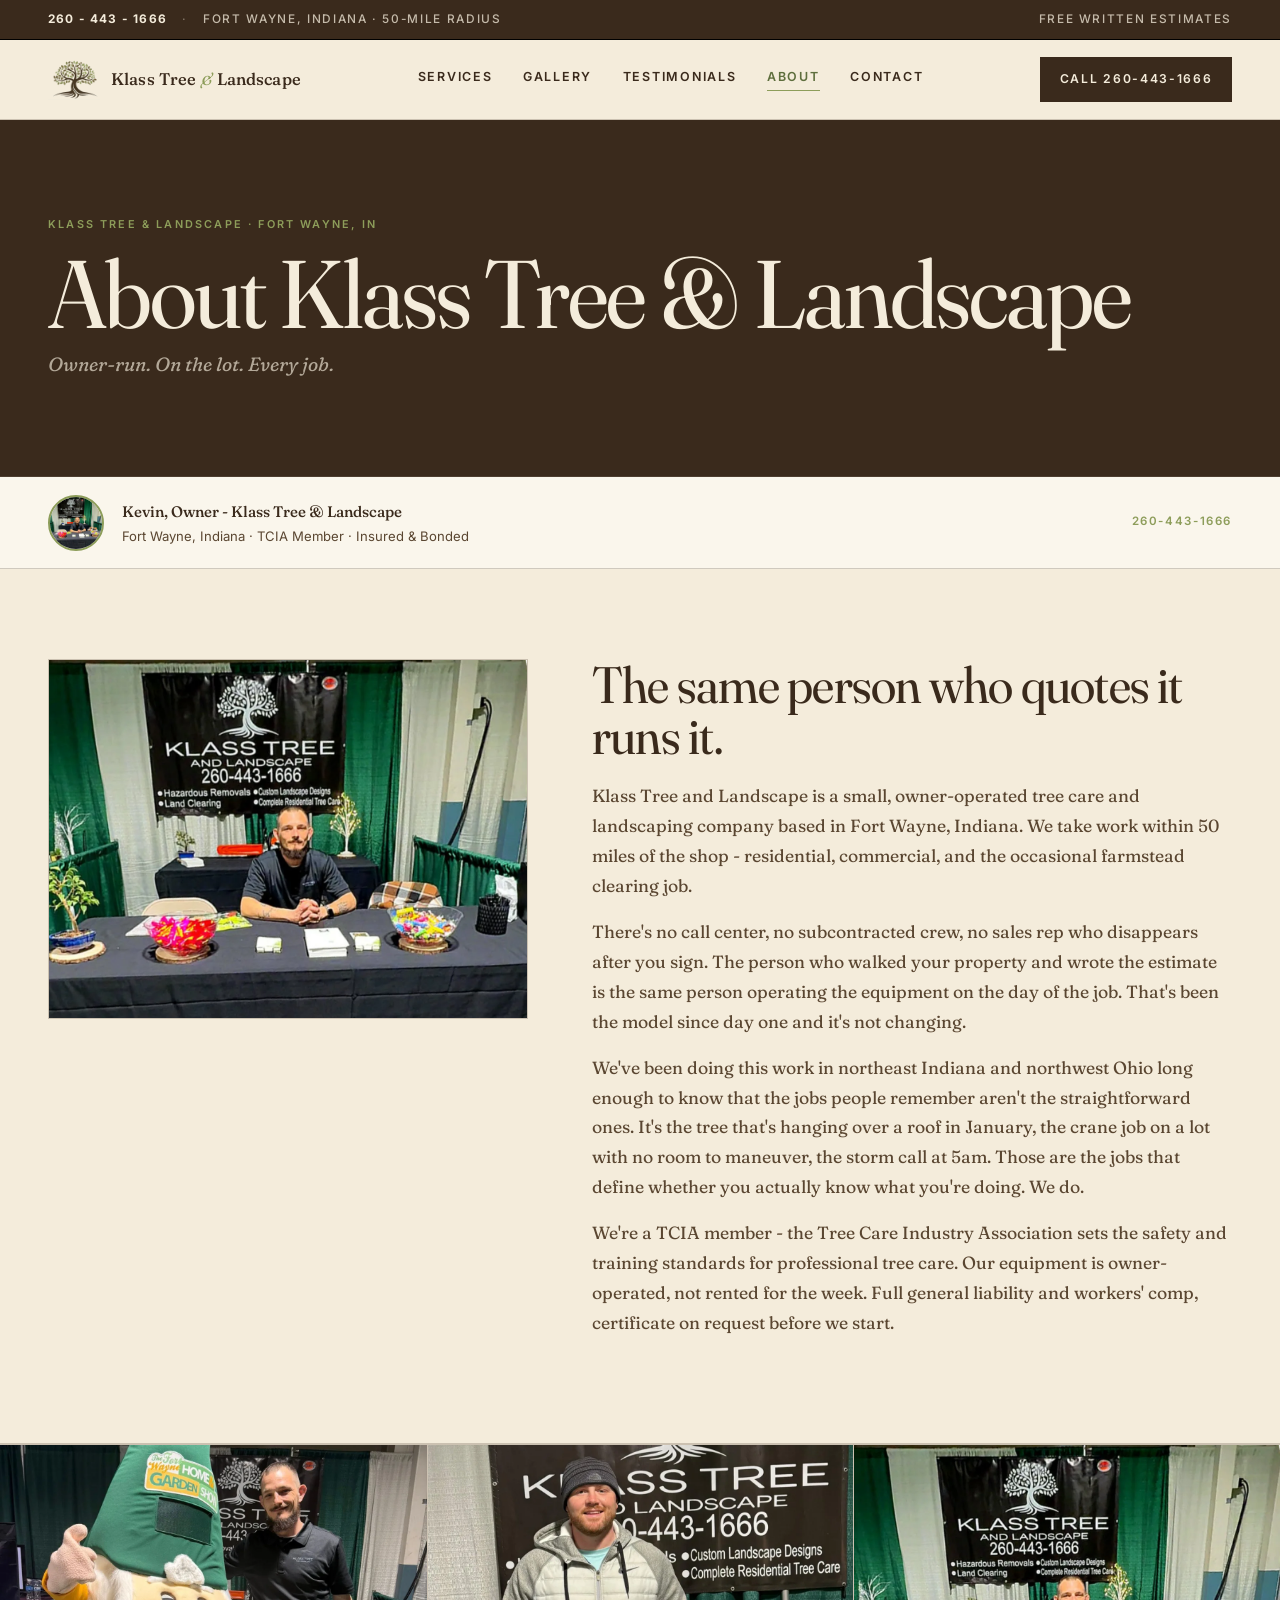
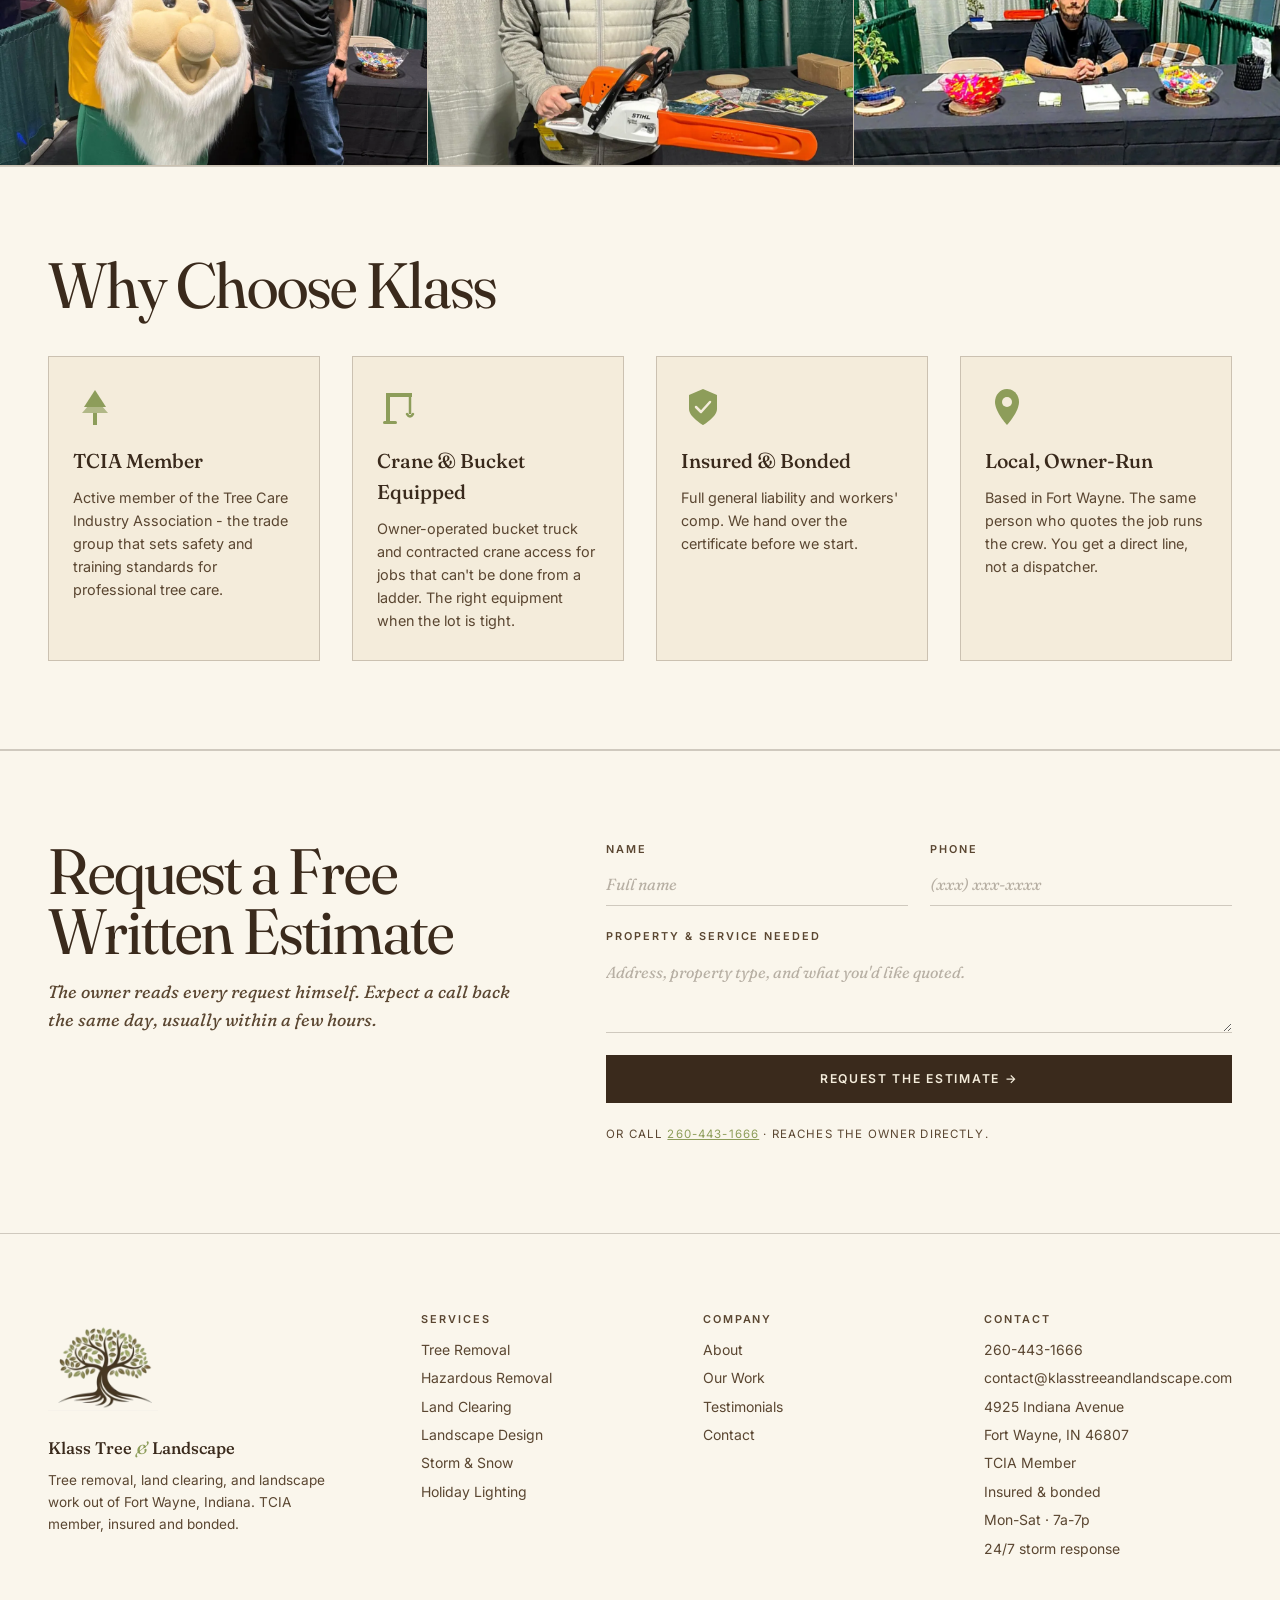
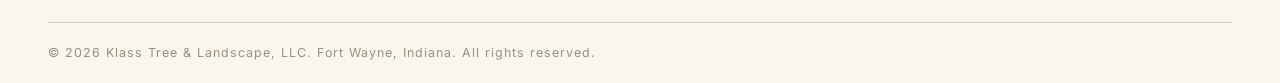
==== commit 221b90ad: "feat: add business address, email, and GHL chat widget for A2P compliance Add 4925 Indiana Avenue, F" ====
--- a/about.html
+++ b/about.html
@@ -6,13 +6,18 @@
   <title>About Klass Tree &amp; Landscape | Owner-Run Tree Service in Fort Wayne, IN</title>
   <meta name="description" content="Klass Tree and Landscape is a Fort Wayne, Indiana tree service owned and operated by the same person who runs every job. TCIA member, insured, 50-mile radius.">
   <meta name="robots" content="index, follow">
+  <meta name="theme-color" content="#3a2a1c">
   <link rel="canonical" href="https://klasstreeandlandscape.com/about">
+  <meta property="og:locale" content="en_US">
   <meta property="og:title" content="About Klass Tree &amp; Landscape | Fort Wayne, IN">
   <meta property="og:description" content="Owner-operated tree care and landscaping out of Fort Wayne, Indiana. The same person who quotes the job runs the crew.">
   <meta property="og:type" content="website">
   <meta property="og:url" content="https://klasstreeandlandscape.com/about">
-  <meta property="og:image" content="https://klasstreeandlandscape.com/images/owner-klass-tree-trade-show-booth.webp">
+  <meta property="og:image" content="https://klasstreeandlandscape.com/images/og-klass-tree-logo.webp">
   <meta name="twitter:card" content="summary_large_image">
+  <meta name="twitter:title" content="About Klass Tree &amp; Landscape | Fort Wayne, IN">
+  <meta name="twitter:description" content="Owner-operated tree care and landscaping out of Fort Wayne, Indiana. The same person who quotes the job runs the crew.">
+  <meta name="twitter:image" content="https://klasstreeandlandscape.com/images/og-klass-tree-logo.webp">
   <link rel="apple-touch-icon" sizes="180x180" href="/apple-touch-icon.png">
   <link rel="icon" type="image/png" sizes="32x32" href="/favicon-32x32.png">
   <link rel="icon" type="image/png" sizes="16x16" href="/favicon-16x16.png">
@@ -37,8 +42,8 @@
         "@id": "https://klasstreeandlandscape.com/#business",
         "name": "Klass Tree and Landscape",
         "url": "https://klasstreeandlandscape.com/",
-        "telephone": "+12604431666",
-        "address": { "@type": "PostalAddress", "addressLocality": "Fort Wayne", "addressRegion": "IN", "addressCountry": "US" },
+        "telephone": "+12604431666", "email": "contact@klasstreeandlandscape.com",
+        "address": { "@type": "PostalAddress", "streetAddress": "4925 Indiana Avenue", "addressLocality": "Fort Wayne", "addressRegion": "IN", "postalCode": "46807", "addressCountry": "US" },
         "memberOf": { "@type": "Organization", "name": "Tree Care Industry Association (TCIA)" }
       }
     ]
@@ -51,9 +56,9 @@
   <div class="strip" role="region" aria-label="Contact strip">
     <div class="strip__inner">
       <a href="tel:+12604431666" class="strip__phone">260 - 443 - 1666</a>
-      <span class="strip__sep">·</span>
-      <span class="strip__loc">Fort Wayne, Indiana · 50-mile radius</span>
-      <span class="strip__sep strip__sep--mobile">·</span>
+      <span class="strip__sep">&middot;</span>
+      <span class="strip__loc">Fort Wayne, Indiana &middot; 50-mile radius</span>
+      <span class="strip__sep strip__sep--mobile">&middot;</span>
       <span class="strip__cta">Free written estimates</span>
     </div>
   </div>
@@ -61,7 +66,7 @@
   <header class="hdr" role="banner">
     <div class="hdr__inner">
       <a href="/" class="hdr__brand" aria-label="Klass Tree and Landscape - home">
-        <img src="images/klass-tree-logo.webp" alt="" class="hdr__mark" width="52" height="52">
+        <img src="images/klass-tree-logo.webp" alt="Klass Tree and Landscape logo" class="hdr__mark" width="52" height="52">
         <span class="hdr__name">Klass Tree <span class="amp">&amp;</span> Landscape</span>
       </a>
       <nav class="hdr__nav" aria-label="Primary">
@@ -228,7 +233,9 @@
         <span class="ftr__col-label">Contact</span>
         <ul>
           <li><a href="tel:+12604431666">260-443-1666</a></li>
-          <li>Fort Wayne, Indiana</li>
+          <li><a href="mailto:contact@klasstreeandlandscape.com">contact@klasstreeandlandscape.com</a></li>
+          <li>4925 Indiana Avenue</li>
+          <li>Fort Wayne, IN 46807</li>
           <li>TCIA Member</li>
           <li>Insured &amp; bonded</li>
           <li>Mon-Sat · 7a-7p</li>
@@ -247,5 +254,6 @@
   </div>
 
   <script src="js/main.js" defer></script>
+  <script src="https://widgets.leadconnectorhq.com/loader.js" data-resources-url="https://widgets.leadconnectorhq.com/chat-widget/loader.js" data-widget-id="69e2773906d5d5fb1d954958"></script>
 </body>
 </html>
--- a/css/styles.css
+++ b/css/styles.css
@@ -186,7 +186,7 @@
   background:
     repeating-linear-gradient(0deg, transparent 0, transparent 34px, var(--rule-soft) 34px, var(--rule-soft) 35px),
     var(--paper);
-  min-height: calc(100svh - 112px);
+  min-height: calc(100svh - 70px);
   padding: 0 var(--gut) 0;
   display: flex; align-items: stretch; position: relative;
   border-bottom: 1px solid var(--rule);
@@ -1022,6 +1022,10 @@
   color: var(--sage); text-decoration: none;
   font-weight: 500; margin-bottom: 0.4rem; line-height: 1;
 }
+.contact-split__email {
+  display: block; font-size: 1.05rem; color: var(--sage);
+  text-decoration: none; margin-bottom: 0.6rem;
+}
 .contact-split__note {
   font-family: var(--serif); font-style: italic;
   font-size: 1rem; color: rgba(244,236,219,0.65); margin: 0 0 2rem;
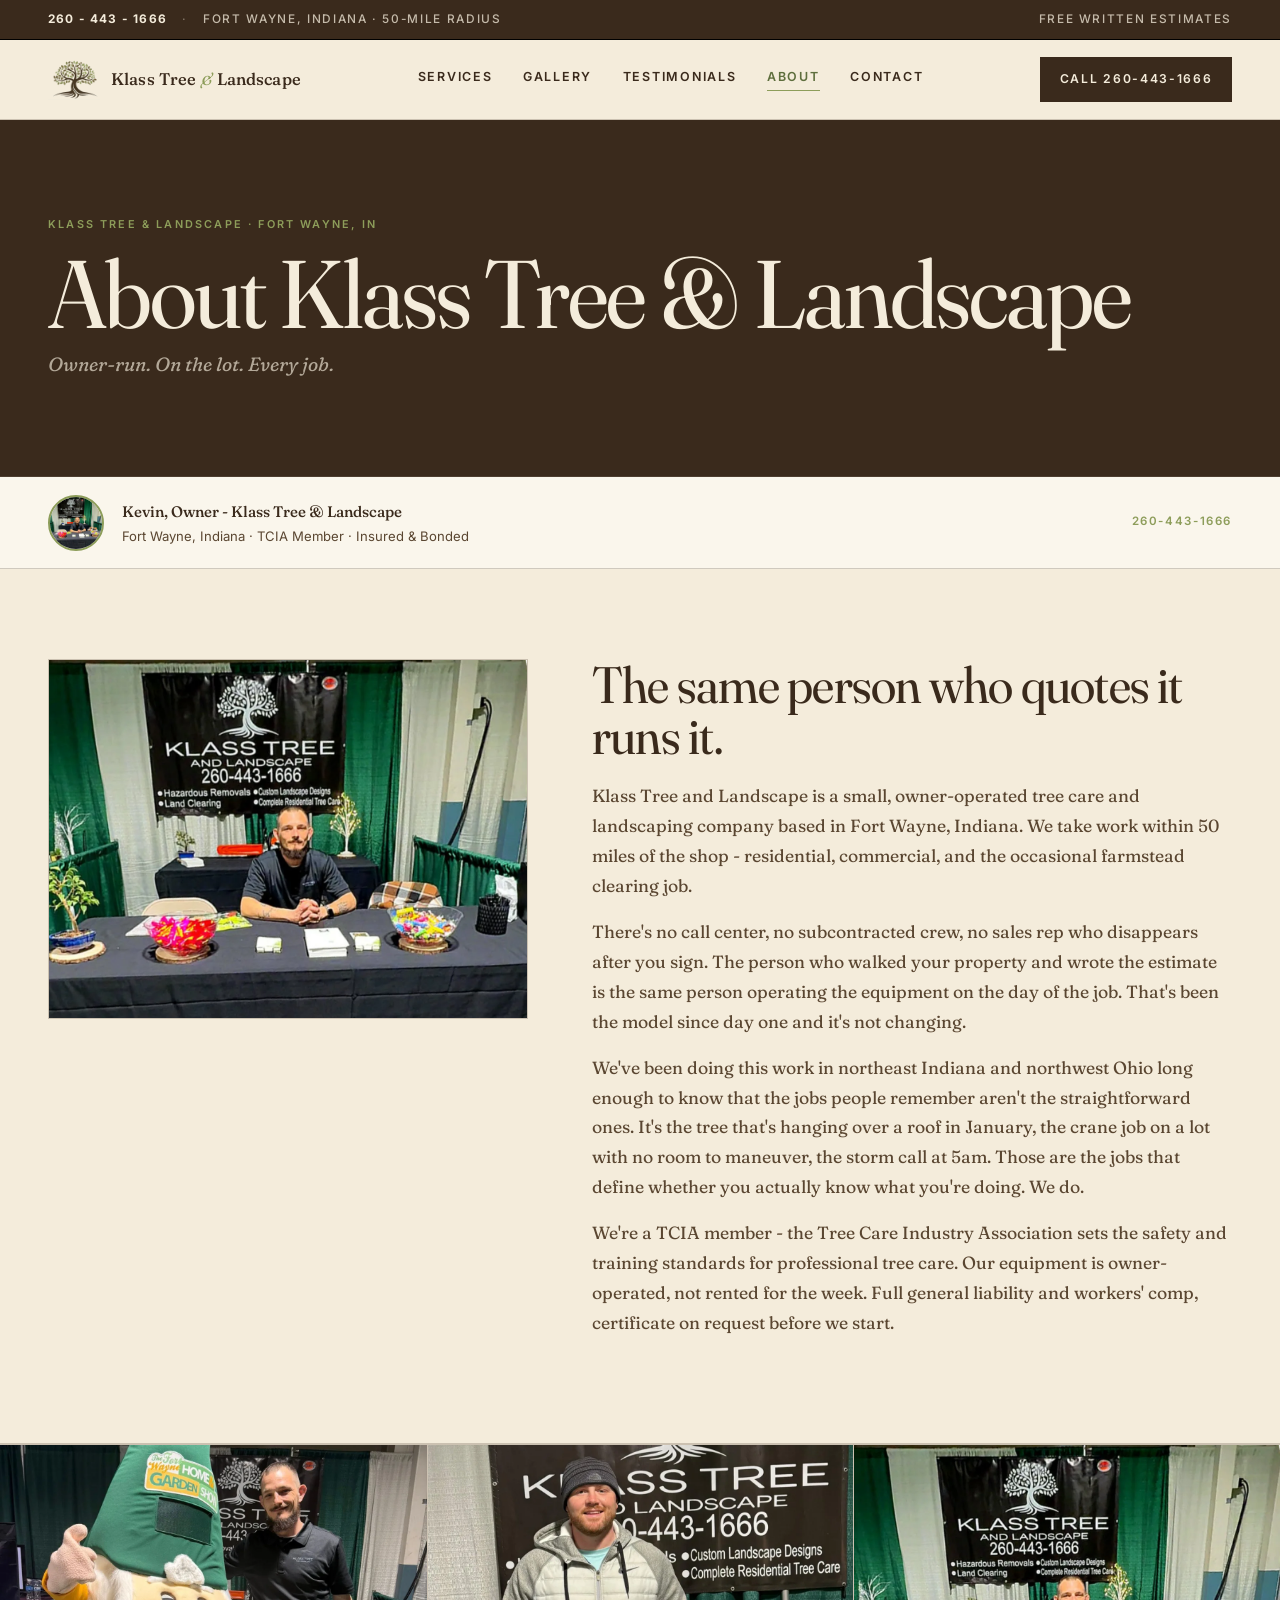
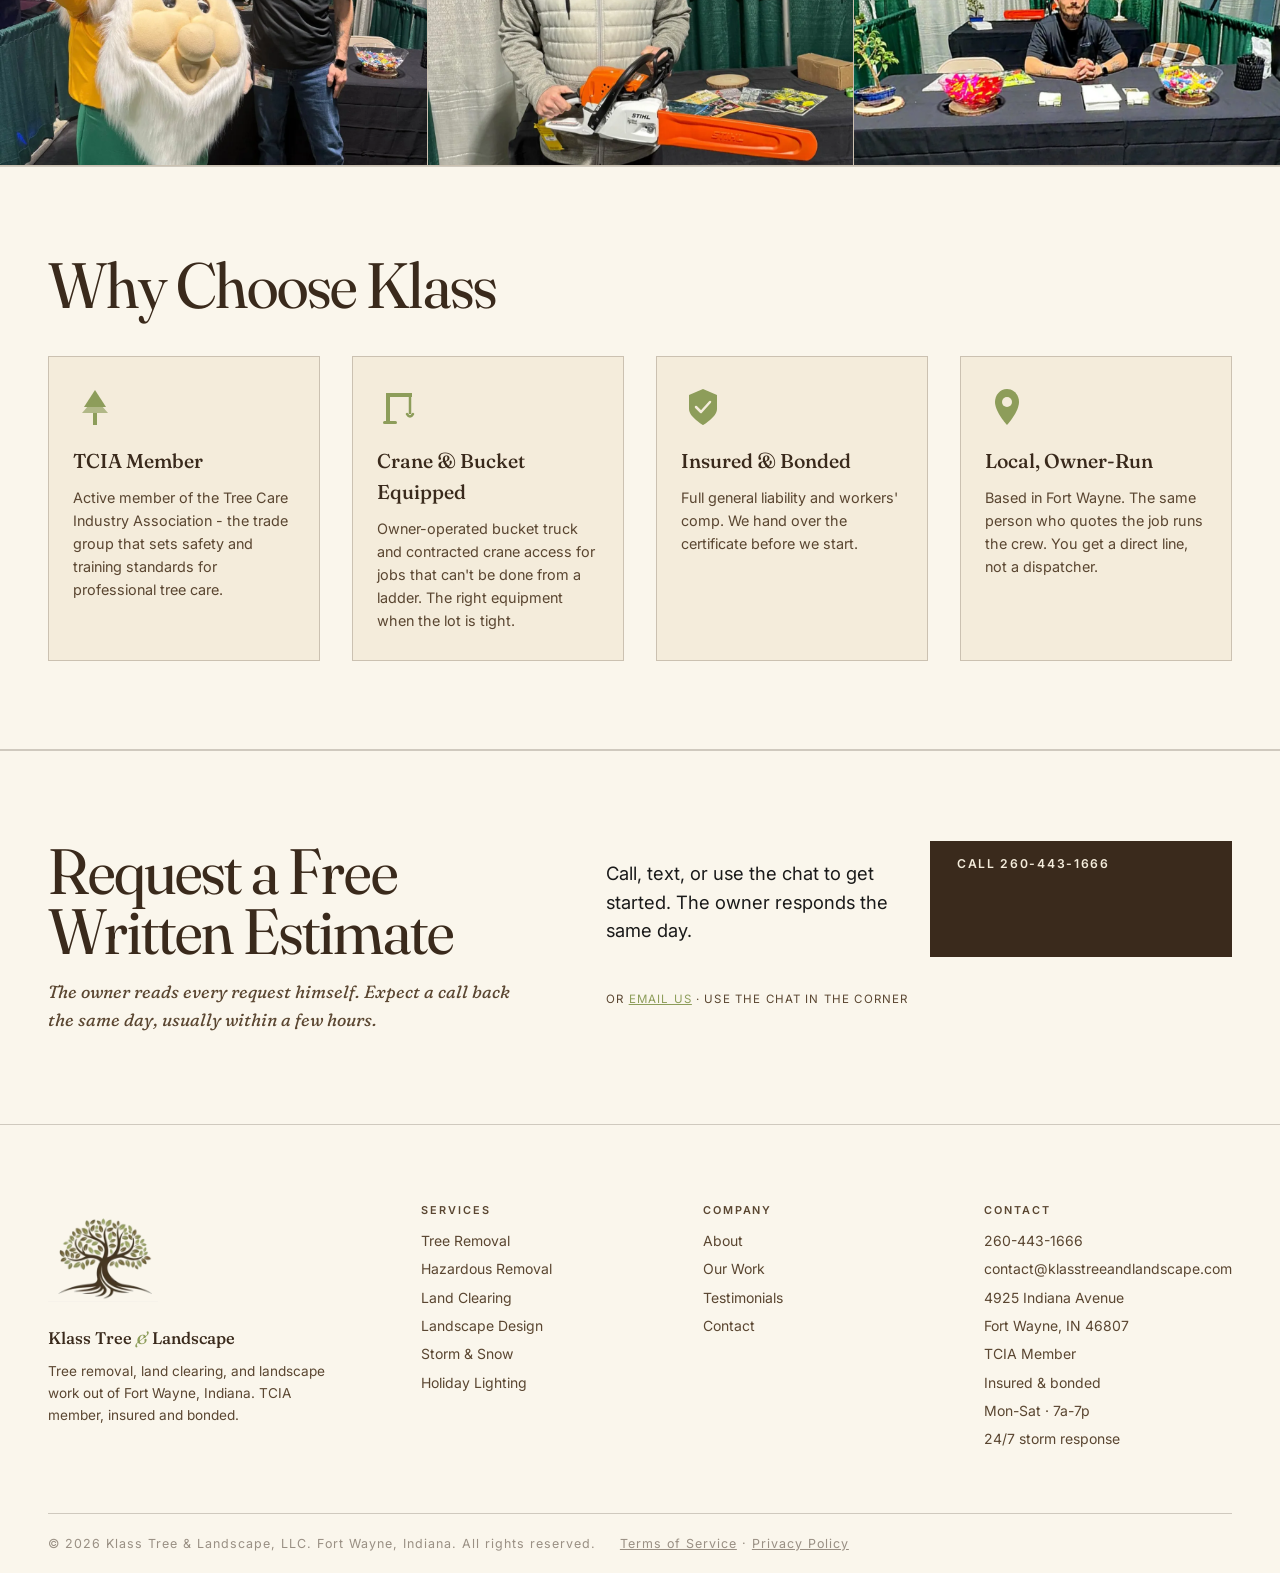
==== commit 4da9b7db: "feat: A2P compliance - remove forms, add TOS and privacy policy Remove all phone-collecting forms fr" ====
--- a/about.html
+++ b/about.html
@@ -181,22 +181,11 @@
           <h2 id="est-title-about" class="estimate__title">Request a Free<br>Written Estimate</h2>
           <p>The owner reads every request himself. Expect a call back the same day, usually within a few hours.</p>
         </div>
-        <form class="estimate__form" onsubmit="event.preventDefault(); alert('Form is a placeholder - wire to a real backend before launch.');">
-          <label class="fld">
-            <span class="fld__label">Name</span>
-            <input type="text" name="name" required placeholder="Full name">
-          </label>
-          <label class="fld">
-            <span class="fld__label">Phone</span>
-            <input type="tel" name="phone" required placeholder="(xxx) xxx-xxxx">
-          </label>
-          <label class="fld fld--full">
-            <span class="fld__label">Property &amp; service needed</span>
-            <textarea name="msg" rows="3" placeholder="Address, property type, and what you'd like quoted."></textarea>
-          </label>
-          <button type="submit" class="btn btn--solid">Request the estimate &rarr;</button>
-          <p class="fld__note">Or call <a href="tel:+12604431666">260-443-1666</a> · reaches the owner directly.</p>
-        </form>
+        <div class="estimate__form">
+          <p style="font-size:1.15rem; margin-bottom:1.5rem;">Call, text, or use the chat to get started. The owner responds the same day.</p>
+          <a href="tel:+12604431666" class="btn btn--solid" style="margin-bottom:0.75rem; display:inline-block;">Call 260-443-1666</a>
+          <p class="fld__note">Or <a href="mailto:contact@klasstreeandlandscape.com">email us</a> · use the chat in the corner</p>
+        </div>
       </div>
     </section>
 
@@ -245,6 +234,7 @@
     </div>
     <div class="ftr__legal">
       <span>&copy; <span id="yr">2026</span> Klass Tree &amp; Landscape, LLC. Fort Wayne, Indiana. All rights reserved.</span>
+      <span class="ftr__links"><a href="/terms">Terms of Service</a> · <a href="/privacy">Privacy Policy</a></span>
     </div>
   </footer>
 
--- a/css/styles.css
+++ b/css/styles.css
@@ -797,7 +797,10 @@
   padding: 1.25rem 0;
   font-size: 0.78rem; color: rgba(58,42,28,0.5);
   font-family: var(--label); letter-spacing: 0.08em;
-}
+  display: flex; flex-wrap: wrap; gap: 0.25rem 1.5rem;
+}
+.ftr__links a { color: rgba(58,42,28,0.5); text-decoration: underline; }
+.ftr__links a:hover { color: var(--bark); }
 @media (max-width: 880px) {
   .ftr__inner { grid-template-columns: 1fr 1fr; }
   .ftr__col--brand { grid-column: span 2; }
@@ -1173,3 +1176,25 @@
   border-top: 1px solid var(--rule);
   font-size: 0.97rem; line-height: 1.65; color: var(--bark-mid);
 }
+
+/* ============ LEGAL PAGES ============ */
+.legal { padding: clamp(3rem, 6vw, 5rem) var(--gut); }
+.legal__inner {
+  max-width: 760px; margin: 0 auto;
+  font-family: var(--sans); color: var(--bark);
+  line-height: 1.7; font-size: 0.95rem;
+}
+.legal__inner h1 {
+  font-family: var(--serif); font-variation-settings: "opsz" 144, "SOFT" 30;
+  font-weight: 400; font-size: clamp(2rem, 4vw, 3rem);
+  margin: 0 0 0.5rem; color: var(--bark);
+}
+.legal__inner h2 {
+  font-family: var(--serif); font-variation-settings: "opsz" 72, "SOFT" 30;
+  font-weight: 500; font-size: 1.2rem;
+  margin: 2rem 0 0.5rem; color: var(--bark);
+}
+.legal__inner p { margin: 0 0 1rem; }
+.legal__inner ul { margin: 0 0 1rem; padding-left: 1.5rem; }
+.legal__inner li { margin-bottom: 0.35rem; }
+.legal__inner a { color: var(--sage); }
